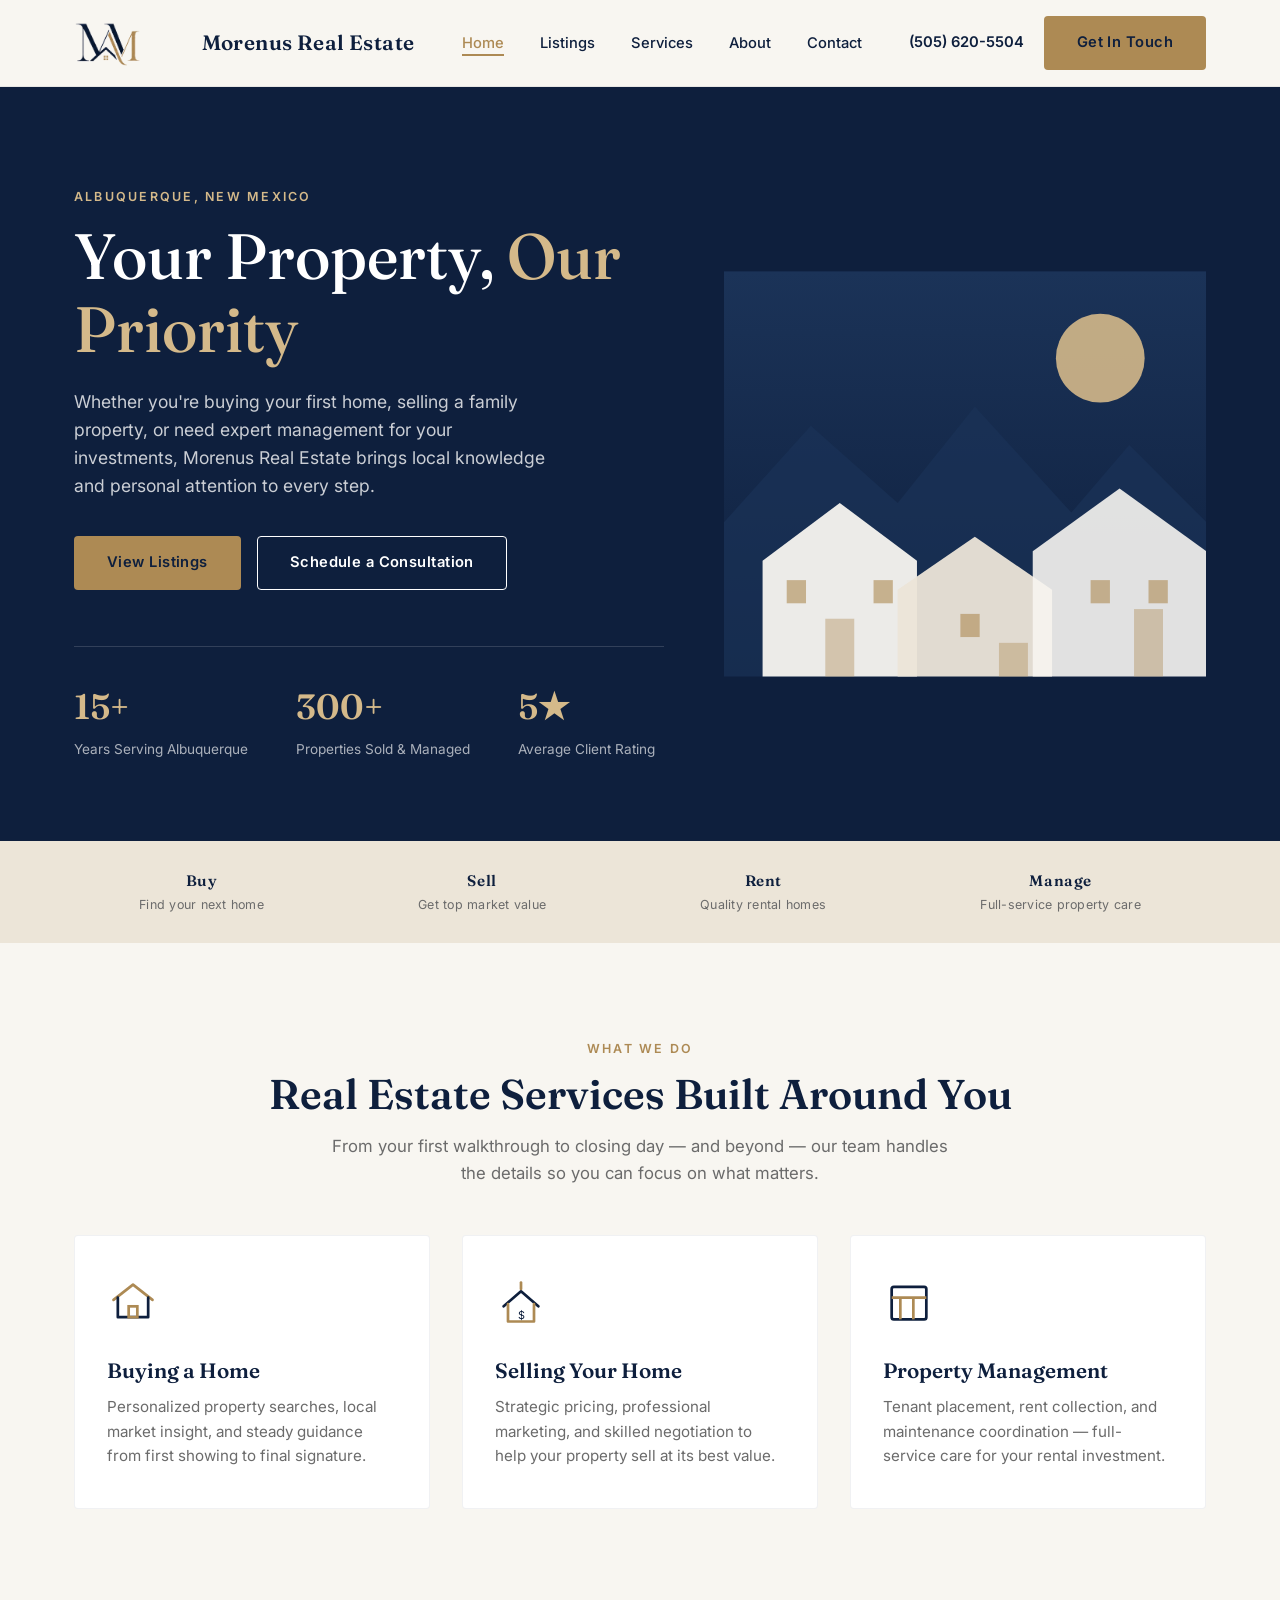
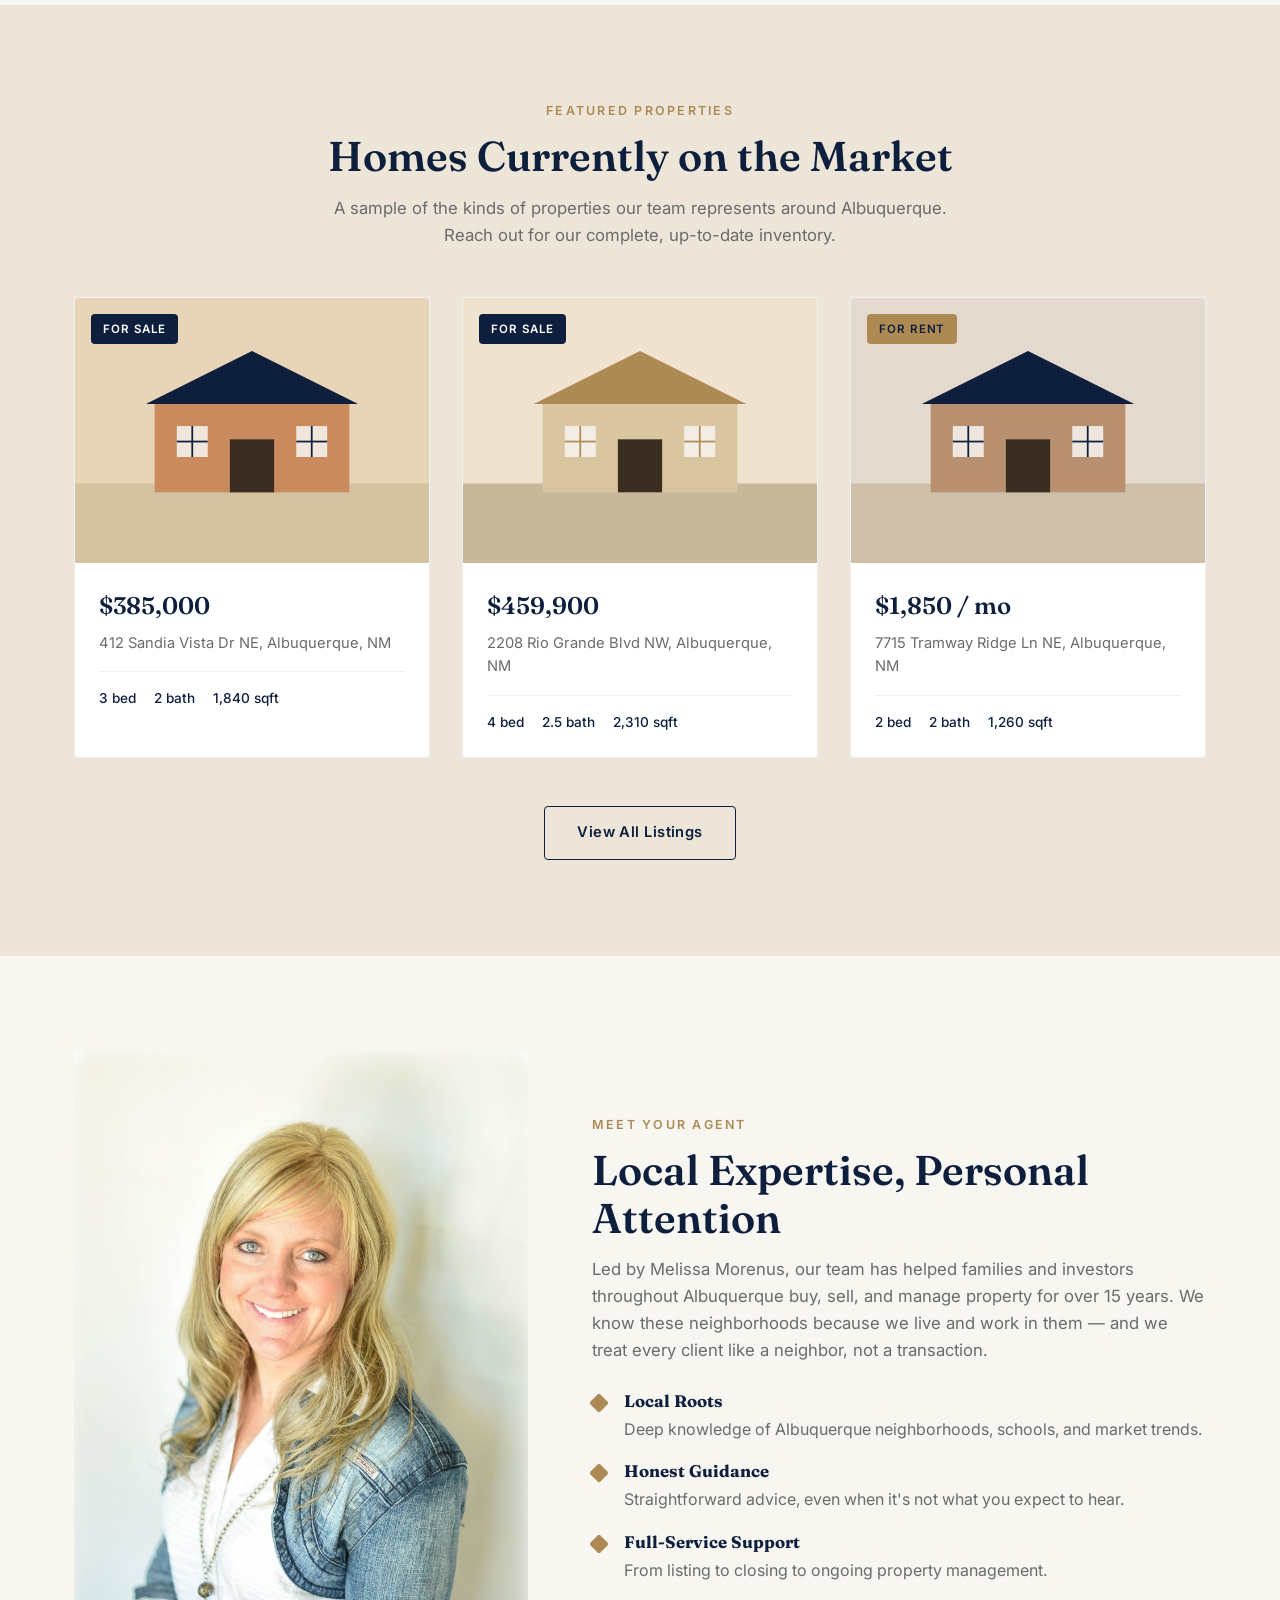
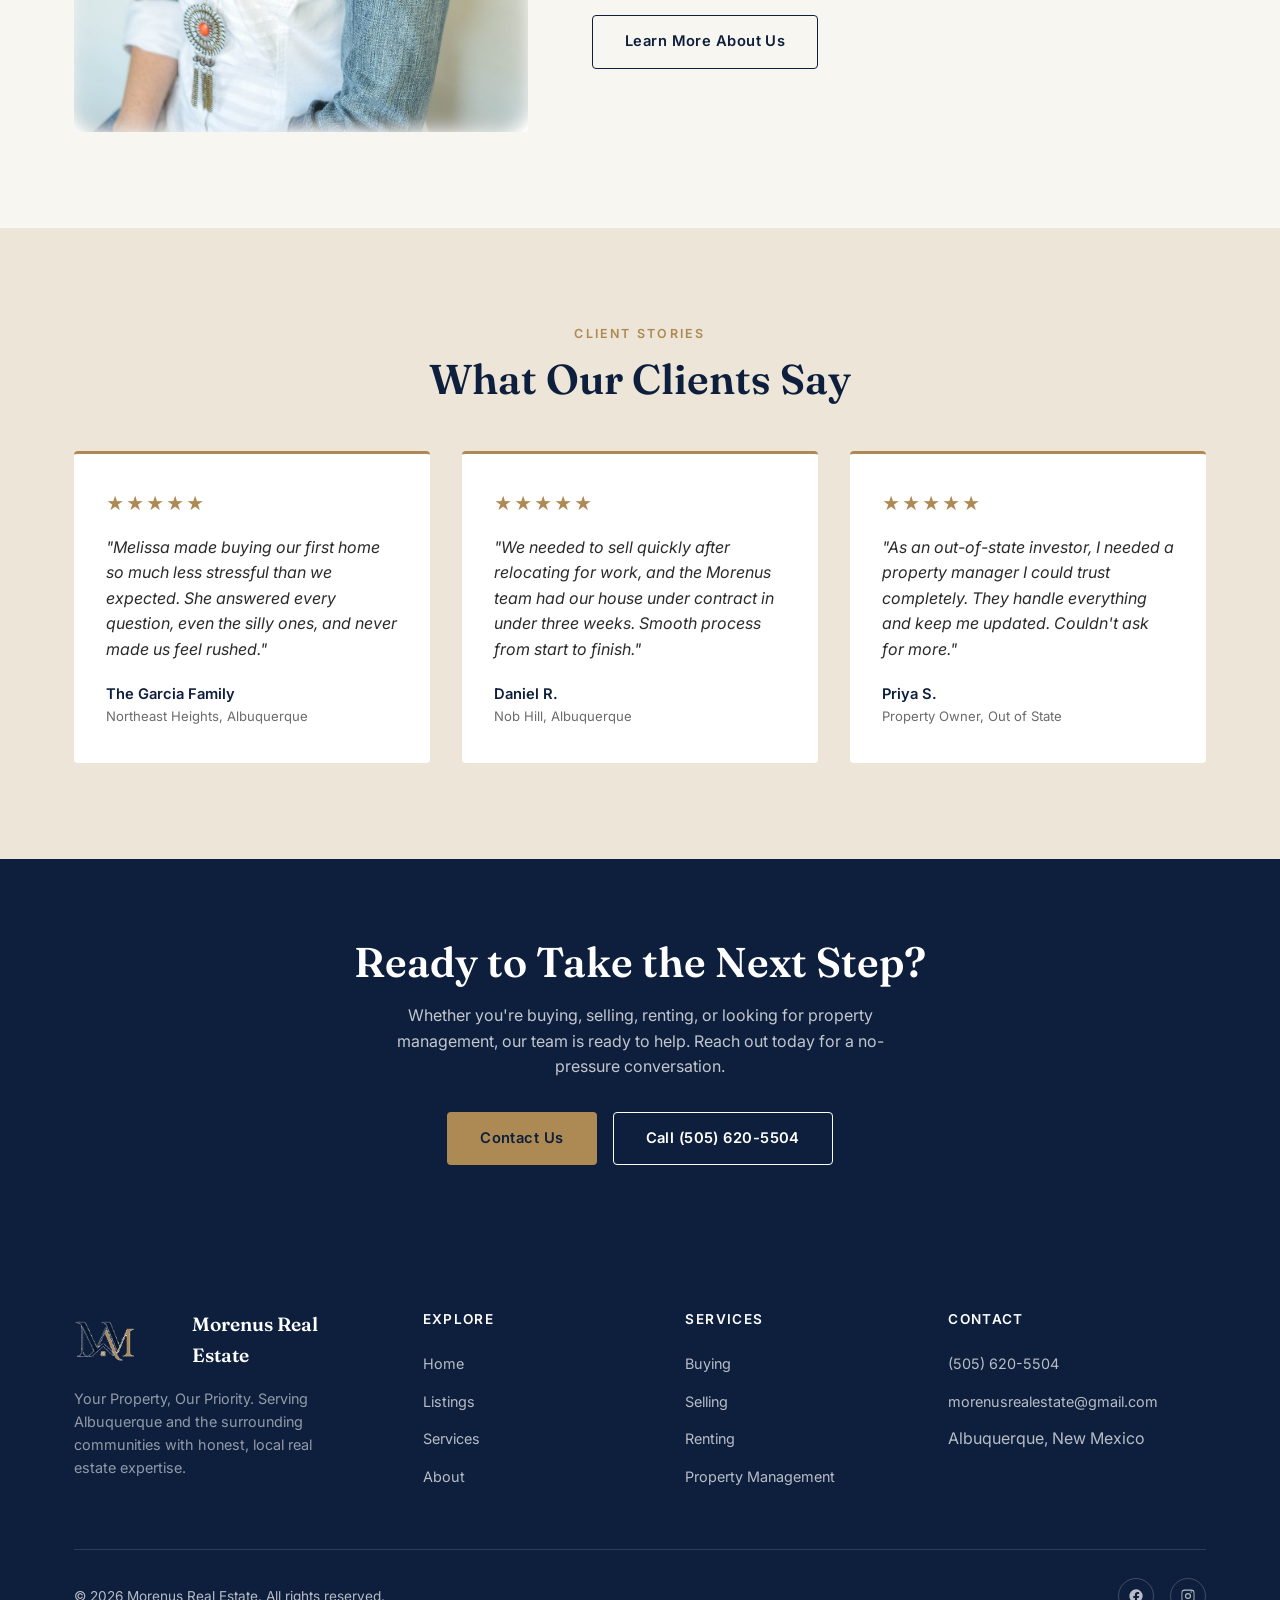
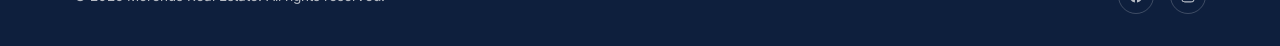
==== index.html @ 71c1fbd6 "Add files via upload" ====
<!DOCTYPE html>
<html lang="en">
<head>
  <meta charset="UTF-8" />
  <meta name="viewport" content="width=device-width, initial-scale=1.0" />
  <title>Morenus Real Estate | Albuquerque, NM</title>
  <meta name="description" content="Morenus Real Estate helps you buy, sell, and manage property in Albuquerque, New Mexico. Your property, our priority." />
  <link rel="preconnect" href="https://fonts.googleapis.com">
  <link rel="preconnect" href="https://fonts.gstatic.com" crossorigin>
  <link href="https://fonts.googleapis.com/css2?family=Fraunces:wght@400;500;600;700&family=Inter:wght@400;500;600;700&display=swap" rel="stylesheet">
  <link rel="stylesheet" href="css/styles.css" />
</head>
<body>

  <!-- Header -->
  <header class="site-header">
    <nav class="nav container">
      <a href="index.html" class="nav-logo">
        <img src="images/logo.png" alt="Morenus Real Estate logo" />
        <span class="nav-logo-text">Morenus Real Estate</span>
      </a>
      <ul class="nav-links">
        <li><a href="index.html" class="active">Home</a></li>
        <li><a href="listings.html">Listings</a></li>
        <li><a href="services.html">Services</a></li>
        <li><a href="about.html">About</a></li>
        <li><a href="contact.html">Contact</a></li>
      </ul>
      <div class="nav-cta">
        <a href="tel:+15056205504" class="nav-phone">(505) 620-5504</a>
        <a href="contact.html" class="btn btn-primary">Get In Touch</a>
        <button class="nav-toggle" aria-label="Toggle menu">
          <span></span><span></span><span></span>
        </button>
      </div>
    </nav>
  </header>

  <!-- Hero -->
  <section class="hero">
    <div class="container hero-content">
      <div class="hero-text">
        <span class="eyebrow">Albuquerque, New Mexico</span>
        <h1>Your Property, <span>Our Priority</span></h1>
        <p>Whether you're buying your first home, selling a family property, or need expert management for your investments, Morenus Real Estate brings local knowledge and personal attention to every step.</p>
        <div class="hero-buttons">
          <a href="listings.html" class="btn btn-primary">View Listings</a>
          <a href="contact.html" class="btn btn-outline">Schedule a Consultation</a>
        </div>
        <div class="hero-stats">
          <div>
            <div class="hero-stat-num">15+</div>
            <div class="hero-stat-label">Years Serving Albuquerque</div>
          </div>
          <div>
            <div class="hero-stat-num">300+</div>
            <div class="hero-stat-label">Properties Sold &amp; Managed</div>
          </div>
          <div>
            <div class="hero-stat-num">5★</div>
            <div class="hero-stat-label">Average Client Rating</div>
          </div>
        </div>
      </div>
      <div class="hero-graphic">
        <svg class="roofline-svg" viewBox="0 0 500 420" xmlns="http://www.w3.org/2000/svg" role="img" aria-label="Stylized illustration of Albuquerque rooftops against the Sandia Mountains">
          <!-- sky gradient -->
          <defs>
            <linearGradient id="skyGrad" x1="0" y1="0" x2="0" y2="1">
              <stop offset="0%" stop-color="#1B3358"/>
              <stop offset="100%" stop-color="#0E1F3D"/>
            </linearGradient>
          </defs>
          <rect width="500" height="420" fill="url(#skyGrad)" />
          <!-- sun -->
          <circle cx="390" cy="90" r="46" fill="#D4B98A" opacity="0.9"/>
          <!-- mountains -->
          <polygon points="0,260 90,160 180,240 260,140 360,250 420,180 500,260 500,420 0,420" fill="#1B3358" opacity="0.7"/>
          <!-- rooflines -->
          <polygon points="40,420 40,300 120,240 200,300 200,420" fill="#F8F6F1" opacity="0.95"/>
          <polygon points="180,420 180,330 260,275 340,330 340,420" fill="#ECE5D8" opacity="0.95"/>
          <polygon points="320,420 320,290 410,225 500,290 500,420" fill="#F8F6F1" opacity="0.9"/>
          <!-- windows -->
          <rect x="65" y="320" width="20" height="24" fill="#AD8A54" opacity="0.6"/>
          <rect x="155" y="320" width="20" height="24" fill="#AD8A54" opacity="0.6"/>
          <rect x="245" y="355" width="20" height="24" fill="#AD8A54" opacity="0.6"/>
          <rect x="380" y="320" width="20" height="24" fill="#AD8A54" opacity="0.6"/>
          <rect x="440" y="320" width="20" height="24" fill="#AD8A54" opacity="0.6"/>
          <!-- door accents -->
          <rect x="105" y="360" width="30" height="60" fill="#AD8A54" opacity="0.4"/>
          <rect x="285" y="385" width="30" height="35" fill="#AD8A54" opacity="0.4"/>
          <rect x="425" y="350" width="30" height="70" fill="#AD8A54" opacity="0.4"/>
        </svg>
      </div>
    </div>
  </section>

  <!-- Trust bar -->
  <div class="trust-bar">
    <div class="container">
      <div class="trust-item">Buy<span>Find your next home</span></div>
      <div class="trust-item">Sell<span>Get top market value</span></div>
      <div class="trust-item">Rent<span>Quality rental homes</span></div>
      <div class="trust-item">Manage<span>Full-service property care</span></div>
    </div>
  </div>

  <!-- Services preview -->
  <section>
    <div class="container">
      <div class="section-head center">
        <span class="eyebrow">What We Do</span>
        <h2>Real Estate Services Built Around You</h2>
        <p class="section-intro">From your first walkthrough to closing day — and beyond — our team handles the details so you can focus on what matters.</p>
      </div>
      <div class="services-grid">
        <div class="service-card">
          <svg class="service-icon" viewBox="0 0 48 48" fill="none" xmlns="http://www.w3.org/2000/svg">
            <path d="M6 22L24 8l18 14" stroke="#AD8A54" stroke-width="2.5" stroke-linecap="round" stroke-linejoin="round"/>
            <path d="M10 20v18h28V20" stroke="#0E1F3D" stroke-width="2.5" stroke-linecap="round" stroke-linejoin="round"/>
            <rect x="20" y="28" width="8" height="10" stroke="#AD8A54" stroke-width="2.5"/>
          </svg>
          <h3>Buying a Home</h3>
          <p>Personalized property searches, local market insight, and steady guidance from first showing to final signature.</p>
        </div>
        <div class="service-card">
          <svg class="service-icon" viewBox="0 0 48 48" fill="none" xmlns="http://www.w3.org/2000/svg">
            <path d="M8 28L24 14l16 14" stroke="#0E1F3D" stroke-width="2.5" stroke-linecap="round" stroke-linejoin="round"/>
            <path d="M12 26v16h24V26" stroke="#AD8A54" stroke-width="2.5" stroke-linecap="round" stroke-linejoin="round"/>
            <path d="M24 6v6" stroke="#AD8A54" stroke-width="2.5" stroke-linecap="round"/>
            <text x="24" y="40" font-size="10" fill="#0E1F3D" text-anchor="middle" font-family="Inter">$</text>
          </svg>
          <h3>Selling Your Home</h3>
          <p>Strategic pricing, professional marketing, and skilled negotiation to help your property sell at its best value.</p>
        </div>
        <div class="service-card">
          <svg class="service-icon" viewBox="0 0 48 48" fill="none" xmlns="http://www.w3.org/2000/svg">
            <rect x="8" y="10" width="32" height="30" rx="2" stroke="#0E1F3D" stroke-width="2.5"/>
            <line x1="8" y1="20" x2="40" y2="20" stroke="#AD8A54" stroke-width="2.5"/>
            <line x1="16" y1="20" x2="16" y2="40" stroke="#AD8A54" stroke-width="2.5"/>
            <line x1="28" y1="20" x2="28" y2="40" stroke="#AD8A54" stroke-width="2.5"/>
          </svg>
          <h3>Property Management</h3>
          <p>Tenant placement, rent collection, and maintenance coordination — full-service care for your rental investment.</p>
        </div>
      </div>
    </div>
  </section>

  <!-- Featured listings -->
  <section class="section-alt">
    <div class="container">
      <div class="section-head center">
        <span class="eyebrow">Featured Properties</span>
        <h2>Homes Currently on the Market</h2>
        <p class="section-intro">A sample of the kinds of properties our team represents around Albuquerque. Reach out for our complete, up-to-date inventory.</p>
      </div>
      <div class="listings-grid">
        <div class="listing-card">
          <div class="listing-image">
            <span class="listing-tag">For Sale</span>
            <img src="images/listings/property1.svg" alt="Three bedroom southwestern style home" />
          </div>
          <div class="listing-body">
            <div class="listing-price">$385,000</div>
            <div class="listing-address">412 Sandia Vista Dr NE, Albuquerque, NM</div>
            <div class="listing-specs">
              <span>3 bed</span>
              <span>2 bath</span>
              <span>1,840 sqft</span>
            </div>
          </div>
        </div>
        <div class="listing-card">
          <div class="listing-image">
            <span class="listing-tag">For Sale</span>
            <img src="images/listings/property2.svg" alt="Four bedroom family home with adobe accents" />
          </div>
          <div class="listing-body">
            <div class="listing-price">$459,900</div>
            <div class="listing-address">2208 Rio Grande Blvd NW, Albuquerque, NM</div>
            <div class="listing-specs">
              <span>4 bed</span>
              <span>2.5 bath</span>
              <span>2,310 sqft</span>
            </div>
          </div>
        </div>
        <div class="listing-card">
          <div class="listing-image">
            <span class="listing-tag tag-sold">For Rent</span>
            <img src="images/listings/property3.svg" alt="Two bedroom rental home" />
          </div>
          <div class="listing-body">
            <div class="listing-price">$1,850 / mo</div>
            <div class="listing-address">7715 Tramway Ridge Ln NE, Albuquerque, NM</div>
            <div class="listing-specs">
              <span>2 bed</span>
              <span>2 bath</span>
              <span>1,260 sqft</span>
            </div>
          </div>
        </div>
      </div>
      <div style="text-align:center; margin-top: 48px;">
        <a href="listings.html" class="btn btn-outline-dark">View All Listings</a>
      </div>
    </div>
  </section>

  <!-- About preview -->
  <section>
    <div class="container about-split">
      <div class="about-img">
        <img src="images/melissa.jpg" alt="Melissa Morenus, lead agent at Morenus Real Estate" />
      </div>
      <div>
        <span class="eyebrow">Meet Your Agent</span>
        <h2>Local Expertise, Personal Attention</h2>
        <p class="section-intro">
          Led by Melissa Morenus, our team has helped families and investors throughout Albuquerque buy, sell, and manage property for over 15 years. We know these neighborhoods because we live and work in them — and we treat every client like a neighbor, not a transaction.
        </p>
        <ul class="value-list">
          <li><strong>Local Roots</strong>Deep knowledge of Albuquerque neighborhoods, schools, and market trends.</li>
          <li><strong>Honest Guidance</strong>Straightforward advice, even when it's not what you expect to hear.</li>
          <li><strong>Full-Service Support</strong>From listing to closing to ongoing property management.</li>
        </ul>
        <div style="margin-top: 32px;">
          <a href="about.html" class="btn btn-outline-dark">Learn More About Us</a>
        </div>
      </div>
    </div>
  </section>

  <!-- Testimonials preview -->
  <section class="section-alt">
    <div class="container">
      <div class="section-head center">
        <span class="eyebrow">Client Stories</span>
        <h2>What Our Clients Say</h2>
      </div>
      <div class="testimonials-grid">
        <div class="testimonial-card">
          <div class="testimonial-stars">★★★★★</div>
          <p class="testimonial-quote">"Melissa made buying our first home so much less stressful than we expected. She answered every question, even the silly ones, and never made us feel rushed."</p>
          <div class="testimonial-author">The Garcia Family</div>
          <div class="testimonial-location">Northeast Heights, Albuquerque</div>
        </div>
        <div class="testimonial-card">
          <div class="testimonial-stars">★★★★★</div>
          <p class="testimonial-quote">"We needed to sell quickly after relocating for work, and the Morenus team had our house under contract in under three weeks. Smooth process from start to finish."</p>
          <div class="testimonial-author">Daniel R.</div>
          <div class="testimonial-location">Nob Hill, Albuquerque</div>
        </div>
        <div class="testimonial-card">
          <div class="testimonial-stars">★★★★★</div>
          <p class="testimonial-quote">"As an out-of-state investor, I needed a property manager I could trust completely. They handle everything and keep me updated. Couldn't ask for more."</p>
          <div class="testimonial-author">Priya S.</div>
          <div class="testimonial-location">Property Owner, Out of State</div>
        </div>
      </div>
    </div>
  </section>

  <!-- CTA -->
  <section class="cta-band">
    <div class="container">
      <h2>Ready to Take the Next Step?</h2>
      <p>Whether you're buying, selling, renting, or looking for property management, our team is ready to help. Reach out today for a no-pressure conversation.</p>
      <div class="cta-buttons">
        <a href="contact.html" class="btn btn-primary">Contact Us</a>
        <a href="tel:+15056205504" class="btn btn-outline">Call (505) 620-5504</a>
      </div>
    </div>
  </section>

  <!-- Footer -->
  <footer class="site-footer">
    <div class="container">
      <div class="footer-grid">
        <div>
          <div class="footer-logo">
            <img src="images/logo.png" alt="Morenus Real Estate logo" />
            <span class="footer-logo-text">Morenus Real Estate</span>
          </div>
          <p class="footer-tagline">Your Property, Our Priority. Serving Albuquerque and the surrounding communities with honest, local real estate expertise.</p>
        </div>
        <div>
          <div class="footer-heading">Explore</div>
          <ul class="footer-links">
            <li><a href="index.html">Home</a></li>
            <li><a href="listings.html">Listings</a></li>
            <li><a href="services.html">Services</a></li>
            <li><a href="about.html">About</a></li>
          </ul>
        </div>
        <div>
          <div class="footer-heading">Services</div>
          <ul class="footer-links">
            <li><a href="services.html#buying">Buying</a></li>
            <li><a href="services.html#selling">Selling</a></li>
            <li><a href="services.html#renting">Renting</a></li>
            <li><a href="services.html#management">Property Management</a></li>
          </ul>
        </div>
        <div>
          <div class="footer-heading">Contact</div>
          <ul class="footer-links">
            <li><a href="tel:+15056205504">(505) 620-5504</a></li>
            <li><a href="mailto:morenusrealestate@gmail.com">morenusrealestate@gmail.com</a></li>
            <li>Albuquerque, New Mexico</li>
          </ul>
        </div>
      </div>
      <div class="footer-bottom">
        <div>&copy; 2026 Morenus Real Estate. All rights reserved.</div>
        <div class="footer-social">
          <a href="#" aria-label="Facebook"><svg viewBox="0 0 24 24"><path d="M22 12a10 10 0 1 0-11.6 9.9v-7H7.9V12h2.5V9.8c0-2.5 1.5-3.9 3.8-3.9 1.1 0 2.2.2 2.5.3v2.7h-1.4c-1.4 0-1.8.8-1.8 1.7V12h3.1l-.5 2.9h-2.6v7A10 10 0 0 0 22 12Z"/></svg></a>
          <a href="#" aria-label="Instagram"><svg viewBox="0 0 24 24"><path d="M12 2.2c3.2 0 3.6 0 4.85.07 1.17.05 2.62.27 3.6 1.25.98.98 1.2 2.43 1.25 3.6.06 1.25.07 1.65.07 4.85s0 3.6-.07 4.85c-.05 1.17-.27 2.62-1.25 3.6-.98.98-2.43 1.2-3.6 1.25-1.25.06-1.65.07-4.85.07s-3.6 0-4.85-.07c-1.17-.05-2.62-.27-3.6-1.25-.98-.98-1.2-2.43-1.25-3.6C2.2 15.6 2.2 15.2 2.2 12s0-3.6.07-4.85c.05-1.17.27-2.62 1.25-3.6.98-.98 2.43-1.2 3.6-1.25C8.4 2.2 8.8 2.2 12 2.2Zm0 1.8c-3.15 0-3.52 0-4.76.07-.97.04-1.99.23-2.7.94-.71.71-.9 1.73-.94 2.7C3.5 8.95 3.5 9.32 3.5 12s0 3.05.06 4.29c.04.97.23 1.99.94 2.7.71.71 1.73.9 2.7.94 1.24.06 1.61.06 4.76.06s3.52 0 4.76-.06c.97-.04 1.99-.23 2.7-.94.71-.71.9-1.73.94-2.7.06-1.24.06-1.61.06-4.29s0-3.05-.06-4.29c-.04-.97-.23-1.99-.94-2.7-.71-.71-1.73-.9-2.7-.94C15.52 4 15.15 4 12 4Zm0 3.4a4.6 4.6 0 1 1 0 9.2 4.6 4.6 0 0 1 0-9.2Zm0 1.8a2.8 2.8 0 1 0 0 5.6 2.8 2.8 0 0 0 0-5.6Zm5.85-3.25a1.1 1.1 0 1 1-2.2 0 1.1 1.1 0 0 1 2.2 0Z"/></svg></a>
        </div>
      </div>
    </div>
  </footer>

  <script src="js/main.js"></script>
</body>
</html>
---- css/styles.css ----
/* ============================================
   Morenus Real Estate — Design Tokens
   ============================================ */
:root {
  --navy: #0E1F3D;
  --navy-light: #1B3358;
  --gold: #AD8A54;
  --gold-light: #D4B98A;
  --cream: #F8F6F1;
  --sand: #ECE5D8;
  --charcoal: #2B2B2B;
  --grey-text: #6B6B6B;
  --white: #FFFFFF;

  --font-display: 'Fraunces', Georgia, serif;
  --font-body: 'Inter', -apple-system, BlinkMacSystemFont, sans-serif;

  --max-width: 1180px;
  --radius: 4px;
  --transition: 0.25s ease;
}

* {
  margin: 0;
  padding: 0;
  box-sizing: border-box;
}

html {
  scroll-behavior: smooth;
}

body {
  font-family: var(--font-body);
  color: var(--charcoal);
  background: var(--cream);
  line-height: 1.6;
  font-size: 16px;
}

img {
  max-width: 100%;
  display: block;
}

a {
  text-decoration: none;
  color: inherit;
}

.container {
  max-width: var(--max-width);
  margin: 0 auto;
  padding: 0 24px;
}

/* ============================================
   Typography
   ============================================ */
h1, h2, h3, h4 {
  font-family: var(--font-display);
  font-weight: 600;
  color: var(--navy);
  line-height: 1.15;
}

h1 { font-size: clamp(2.5rem, 5vw, 4rem); font-weight: 500; }
h2 { font-size: clamp(1.9rem, 3.5vw, 2.6rem); }
h3 { font-size: 1.3rem; }

.eyebrow {
  font-family: var(--font-body);
  font-size: 0.78rem;
  font-weight: 600;
  letter-spacing: 0.18em;
  text-transform: uppercase;
  color: var(--gold);
  display: block;
  margin-bottom: 12px;
}

.section-intro {
  max-width: 640px;
  color: var(--grey-text);
  font-size: 1.05rem;
  margin-top: 14px;
}

.section-head {
  margin-bottom: 48px;
}

.section-head.center {
  text-align: center;
  margin-left: auto;
  margin-right: auto;
}

.section-head.center .section-intro {
  margin-left: auto;
  margin-right: auto;
}

/* ============================================
   Buttons
   ============================================ */
.btn {
  display: inline-block;
  font-family: var(--font-body);
  font-weight: 600;
  font-size: 0.92rem;
  letter-spacing: 0.03em;
  padding: 14px 32px;
  border-radius: var(--radius);
  border: 1px solid transparent;
  cursor: pointer;
  transition: var(--transition);
}

.btn-primary {
  background: var(--gold);
  color: var(--navy);
}

.btn-primary:hover {
  background: var(--gold-light);
}

.btn-outline {
  background: transparent;
  border: 1px solid var(--white);
  color: var(--white);
}

.btn-outline:hover {
  background: rgba(255,255,255,0.12);
}

.btn-outline-dark {
  background: transparent;
  border: 1px solid var(--navy);
  color: var(--navy);
}

.btn-outline-dark:hover {
  background: var(--navy);
  color: var(--white);
}

/* ============================================
   Header / Nav
   ============================================ */
.site-header {
  position: sticky;
  top: 0;
  z-index: 100;
  background: var(--cream);
  border-bottom: 1px solid rgba(14,31,61,0.08);
}

.nav {
  display: flex;
  align-items: center;
  justify-content: space-between;
  padding: 16px 24px;
}

.nav-logo {
  display: flex;
  align-items: center;
  gap: 12px;
}

.nav-logo img {
  height: 48px;
  width: auto;
}

.nav-logo-text {
  font-family: var(--font-display);
  font-size: 1.3rem;
  color: var(--navy);
  font-weight: 600;
  letter-spacing: 0.02em;
  white-space: nowrap;
}

.nav-links {
  display: flex;
  align-items: center;
  gap: 36px;
  list-style: none;
}

.nav-links a {
  font-size: 0.92rem;
  font-weight: 500;
  color: var(--navy);
  position: relative;
  padding-bottom: 4px;
  transition: var(--transition);
}

.nav-links a::after {
  content: '';
  position: absolute;
  left: 0;
  bottom: 0;
  width: 0;
  height: 2px;
  background: var(--gold);
  transition: var(--transition);
}

.nav-links a:hover::after,
.nav-links a.active::after {
  width: 100%;
}

.nav-links a.active {
  color: var(--gold);
}

.nav-cta {
  display: flex;
  align-items: center;
  gap: 20px;
}

.nav-phone {
  font-weight: 600;
  font-size: 0.92rem;
  color: var(--navy);
  white-space: nowrap;
}

.nav-toggle {
  display: none;
  background: none;
  border: none;
  cursor: pointer;
  flex-direction: column;
  gap: 5px;
  padding: 8px;
}

.nav-toggle span {
  display: block;
  width: 24px;
  height: 2px;
  background: var(--navy);
}

/* ============================================
   Hero
   ============================================ */
.hero {
  position: relative;
  background: var(--navy);
  color: var(--white);
  overflow: hidden;
  padding: 100px 0 0;
}

.hero-content {
  display: grid;
  grid-template-columns: 1.1fr 0.9fr;
  gap: 60px;
  align-items: center;
  padding-bottom: 80px;
}

.hero-text .eyebrow {
  color: var(--gold-light);
}

.hero h1 {
  color: var(--white);
  margin-bottom: 22px;
}

.hero h1 span {
  color: var(--gold-light);
}

.hero p {
  font-size: 1.1rem;
  color: rgba(255,255,255,0.78);
  max-width: 480px;
  margin-bottom: 36px;
}

.hero-buttons {
  display: flex;
  gap: 16px;
  flex-wrap: wrap;
}

.hero-stats {
  display: flex;
  gap: 48px;
  margin-top: 56px;
  padding-top: 32px;
  border-top: 1px solid rgba(255,255,255,0.15);
}

.hero-stat-num {
  font-family: var(--font-display);
  font-size: 2.2rem;
  color: var(--gold-light);
  font-weight: 600;
}

.hero-stat-label {
  font-size: 0.85rem;
  color: rgba(255,255,255,0.65);
  margin-top: 4px;
}

/* Roofline graphic */
.hero-graphic {
  position: relative;
  height: 420px;
}

.roofline-svg {
  width: 100%;
  height: 100%;
}

/* Mountain divider — signature element */
.roofline-divider {
  width: 100%;
  display: block;
  height: 60px;
}

/* ============================================
   Trust Bar
   ============================================ */
.trust-bar {
  background: var(--sand);
  padding: 28px 0;
}

.trust-bar .container {
  display: flex;
  justify-content: space-around;
  align-items: center;
  flex-wrap: wrap;
  gap: 24px;
  text-align: center;
}

.trust-item {
  font-family: var(--font-display);
  font-size: 0.95rem;
  color: var(--navy);
  font-weight: 600;
  letter-spacing: 0.04em;
}

.trust-item span {
  display: block;
  font-family: var(--font-body);
  font-size: 0.78rem;
  font-weight: 400;
  color: var(--grey-text);
  letter-spacing: 0.02em;
  margin-top: 2px;
}

/* ============================================
   Generic Sections
   ============================================ */
section {
  padding: 96px 0;
}

.section-alt {
  background: var(--sand);
}

.section-navy {
  background: var(--navy);
  color: var(--white);
}

.section-navy h2,
.section-navy h3 {
  color: var(--white);
}

/* ============================================
   Services Grid
   ============================================ */
.services-grid {
  display: grid;
  grid-template-columns: repeat(3, 1fr);
  gap: 32px;
}

.service-card {
  background: var(--white);
  padding: 40px 32px;
  border-radius: var(--radius);
  border: 1px solid rgba(14,31,61,0.06);
  transition: var(--transition);
}

.service-card:hover {
  transform: translateY(-4px);
  box-shadow: 0 16px 40px rgba(14,31,61,0.08);
}

.service-icon {
  width: 52px;
  height: 52px;
  margin-bottom: 24px;
}

.service-card h3 {
  margin-bottom: 12px;
}

.service-card p {
  color: var(--grey-text);
  font-size: 0.95rem;
}

.service-detail {
  margin-top: 16px;
  padding-top: 16px;
  border-top: 1px solid rgba(14,31,61,0.08);
  font-size: 0.88rem;
  color: var(--grey-text);
}

.service-detail strong {
  color: var(--navy);
}

/* ============================================
   Listings
   ============================================ */
.listings-grid {
  display: grid;
  grid-template-columns: repeat(3, 1fr);
  gap: 32px;
}

.listing-card {
  background: var(--white);
  border-radius: var(--radius);
  overflow: hidden;
  border: 1px solid rgba(14,31,61,0.06);
  transition: var(--transition);
}

.listing-card:hover {
  box-shadow: 0 16px 40px rgba(14,31,61,0.1);
  transform: translateY(-4px);
}

.listing-image {
  position: relative;
  aspect-ratio: 4/3;
  overflow: hidden;
}

.listing-image img {
  width: 100%;
  height: 100%;
  object-fit: cover;
}

.listing-tag {
  position: absolute;
  top: 16px;
  left: 16px;
  background: var(--navy);
  color: var(--white);
  font-size: 0.72rem;
  font-weight: 600;
  letter-spacing: 0.08em;
  text-transform: uppercase;
  padding: 6px 12px;
  border-radius: var(--radius);
}

.listing-tag.tag-sold {
  background: var(--gold);
  color: var(--navy);
}

.listing-body {
  padding: 24px;
}

.listing-price {
  font-family: var(--font-display);
  font-size: 1.5rem;
  color: var(--navy);
  font-weight: 600;
  margin-bottom: 6px;
}

.listing-address {
  font-size: 0.92rem;
  color: var(--grey-text);
  margin-bottom: 16px;
}

.listing-specs {
  display: flex;
  gap: 18px;
  font-size: 0.85rem;
  color: var(--navy);
  font-weight: 500;
  padding-top: 16px;
  border-top: 1px solid rgba(14,31,61,0.06);
}

.listing-specs span {
  display: flex;
  align-items: center;
  gap: 6px;
}

.placeholder-note {
  text-align: center;
  margin-top: 40px;
  padding: 20px;
  background: var(--sand);
  border-radius: var(--radius);
  font-size: 0.9rem;
  color: var(--grey-text);
}

/* ============================================
   Team / About
   ============================================ */
.team-grid {
  display: grid;
  grid-template-columns: repeat(3, 1fr);
  gap: 32px;
}

.team-card {
  text-align: center;
}

.team-photo {
  aspect-ratio: 4/5;
  border-radius: var(--radius);
  overflow: hidden;
  margin-bottom: 20px;
  background: var(--sand);
}

.team-photo img {
  width: 100%;
  height: 100%;
  object-fit: cover;
}

.team-card h3 {
  margin-bottom: 4px;
}

.team-role {
  font-size: 0.85rem;
  color: var(--gold);
  font-weight: 600;
  letter-spacing: 0.06em;
  text-transform: uppercase;
  margin-bottom: 12px;
}

.team-bio {
  font-size: 0.92rem;
  color: var(--grey-text);
}

/* About page split layout */
.about-split {
  display: grid;
  grid-template-columns: 0.85fr 1.15fr;
  gap: 64px;
  align-items: center;
}

.about-split img {
  border-radius: var(--radius);
  width: 100%;
}

.about-split-reverse {
  grid-template-columns: 1.15fr 0.85fr;
}

.about-split-reverse .about-img {
  order: 2;
}

.value-list {
  list-style: none;
  margin-top: 24px;
}

.value-list li {
  padding-left: 32px;
  position: relative;
  margin-bottom: 16px;
  color: var(--grey-text);
}

.value-list li::before {
  content: '';
  position: absolute;
  left: 0;
  top: 8px;
  width: 14px;
  height: 14px;
  background: var(--gold);
  border-radius: 2px;
  transform: rotate(45deg);
}

.value-list strong {
  color: var(--navy);
  display: block;
  font-family: var(--font-display);
  font-size: 1.05rem;
  margin-bottom: 2px;
}

/* ============================================
   Testimonials
   ============================================ */
.testimonials-grid {
  display: grid;
  grid-template-columns: repeat(3, 1fr);
  gap: 32px;
}

.testimonial-card {
  background: var(--white);
  padding: 36px 32px;
  border-radius: var(--radius);
  border-top: 3px solid var(--gold);
}

.testimonial-stars {
  color: var(--gold);
  font-size: 1.1rem;
  margin-bottom: 16px;
  letter-spacing: 2px;
}

.testimonial-quote {
  font-style: italic;
  color: var(--charcoal);
  margin-bottom: 20px;
}

.testimonial-author {
  font-weight: 600;
  color: var(--navy);
  font-size: 0.92rem;
}

.testimonial-location {
  font-size: 0.82rem;
  color: var(--grey-text);
}

/* ============================================
   CTA Band
   ============================================ */
.cta-band {
  background: var(--navy);
  color: var(--white);
  text-align: center;
  padding: 80px 0;
}

.cta-band h2 {
  color: var(--white);
  margin-bottom: 16px;
}

.cta-band p {
  color: rgba(255,255,255,0.75);
  margin-bottom: 32px;
  max-width: 540px;
  margin-left: auto;
  margin-right: auto;
}

.cta-buttons {
  display: flex;
  gap: 16px;
  justify-content: center;
  flex-wrap: wrap;
}

/* ============================================
   Contact Page
   ============================================ */
.contact-grid {
  display: grid;
  grid-template-columns: 1fr 1fr;
  gap: 64px;
}

.contact-info-item {
  display: flex;
  gap: 16px;
  margin-bottom: 28px;
}

.contact-icon {
  width: 44px;
  height: 44px;
  background: var(--sand);
  border-radius: var(--radius);
  display: flex;
  align-items: center;
  justify-content: center;
  flex-shrink: 0;
}

.contact-icon svg {
  width: 22px;
  height: 22px;
}

.contact-info-item h4 {
  font-size: 1rem;
  margin-bottom: 4px;
}

.contact-info-item p,
.contact-info-item a {
  color: var(--grey-text);
  font-size: 0.95rem;
}

.contact-info-item a:hover {
  color: var(--gold);
}

.map-wrap {
  margin-top: 32px;
  border-radius: var(--radius);
  overflow: hidden;
  border: 1px solid rgba(14,31,61,0.08);
}

.map-wrap iframe {
  width: 100%;
  height: 280px;
  border: 0;
  display: block;
}

/* Form */
.contact-form {
  background: var(--white);
  padding: 40px;
  border-radius: var(--radius);
  border: 1px solid rgba(14,31,61,0.06);
}

.form-group {
  margin-bottom: 20px;
}

.form-row {
  display: grid;
  grid-template-columns: 1fr 1fr;
  gap: 20px;
}

.form-group label {
  display: block;
  font-size: 0.85rem;
  font-weight: 600;
  color: var(--navy);
  margin-bottom: 8px;
}

.form-group input,
.form-group select,
.form-group textarea {
  width: 100%;
  padding: 12px 14px;
  border: 1px solid rgba(14,31,61,0.15);
  border-radius: var(--radius);
  font-family: var(--font-body);
  font-size: 0.95rem;
  background: var(--cream);
  color: var(--charcoal);
}

.form-group input:focus,
.form-group select:focus,
.form-group textarea:focus {
  outline: 2px solid var(--gold);
  outline-offset: 1px;
  border-color: var(--gold);
}

.form-group textarea {
  resize: vertical;
  min-height: 120px;
}

.form-note {
  font-size: 0.82rem;
  color: var(--grey-text);
  margin-top: 12px;
}

/* ============================================
   Footer
   ============================================ */
.site-footer {
  background: var(--navy);
  color: rgba(255,255,255,0.7);
  padding: 64px 0 32px;
}

.footer-grid {
  display: grid;
  grid-template-columns: 1.4fr 1fr 1fr 1.2fr;
  gap: 48px;
  margin-bottom: 48px;
}

.footer-logo {
  display: flex;
  align-items: center;
  gap: 12px;
  margin-bottom: 16px;
}

.footer-logo img {
  height: 44px;
}

.footer-logo-text {
  font-family: var(--font-display);
  font-size: 1.2rem;
  color: var(--white);
  font-weight: 600;
}

.footer-tagline {
  font-size: 0.9rem;
  color: rgba(255,255,255,0.55);
  max-width: 280px;
}

.footer-heading {
  color: var(--white);
  font-size: 0.85rem;
  font-weight: 600;
  letter-spacing: 0.1em;
  text-transform: uppercase;
  margin-bottom: 20px;
}

.footer-links {
  list-style: none;
}

.footer-links li {
  margin-bottom: 12px;
}

.footer-links a {
  font-size: 0.9rem;
  transition: var(--transition);
}

.footer-links a:hover {
  color: var(--gold-light);
}

.footer-bottom {
  border-top: 1px solid rgba(255,255,255,0.12);
  padding-top: 28px;
  display: flex;
  justify-content: space-between;
  align-items: center;
  flex-wrap: wrap;
  gap: 16px;
  font-size: 0.85rem;
}

.footer-social {
  display: flex;
  gap: 16px;
}

.footer-social a {
  width: 36px;
  height: 36px;
  border-radius: 50%;
  border: 1px solid rgba(255,255,255,0.2);
  display: flex;
  align-items: center;
  justify-content: center;
  transition: var(--transition);
}

.footer-social a:hover {
  background: var(--gold);
  border-color: var(--gold);
}

.footer-social svg {
  width: 16px;
  height: 16px;
  fill: currentColor;
}

/* ============================================
   Page Header (for non-home pages)
   ============================================ */
.page-header {
  background: var(--navy);
  color: var(--white);
  padding: 72px 0 56px;
  text-align: center;
}

.page-header h1 {
  color: var(--white);
  font-size: clamp(2.2rem, 4.5vw, 3.2rem);
}

.page-header .eyebrow {
  color: var(--gold-light);
}

.breadcrumb {
  font-size: 0.85rem;
  color: rgba(255,255,255,0.55);
  margin-top: 12px;
}

.breadcrumb a {
  color: rgba(255,255,255,0.8);
}

/* ============================================
   Filters (Listings page)
   ============================================ */
.filter-bar {
  display: flex;
  gap: 16px;
  flex-wrap: wrap;
  margin-bottom: 48px;
  padding: 20px;
  background: var(--white);
  border-radius: var(--radius);
  border: 1px solid rgba(14,31,61,0.06);
}

.filter-bar select,
.filter-bar input {
  padding: 10px 14px;
  border: 1px solid rgba(14,31,61,0.15);
  border-radius: var(--radius);
  font-family: var(--font-body);
  font-size: 0.9rem;
  background: var(--cream);
  flex: 1;
  min-width: 150px;
}

/* ============================================
   Responsive
   ============================================ */
@media (max-width: 980px) {
  .hero-content,
  .about-split,
  .about-split-reverse,
  .contact-grid {
    grid-template-columns: 1fr;
  }

  .about-split-reverse .about-img {
    order: 0;
  }

  .hero-graphic {
    height: 280px;
  }

  .services-grid,
  .listings-grid,
  .team-grid,
  .testimonials-grid {
    grid-template-columns: repeat(2, 1fr);
  }

  .footer-grid {
    grid-template-columns: 1fr 1fr;
  }
}

@media (max-width: 720px) {
  .nav-links,
  .nav-phone {
    display: none;
  }

  .nav-toggle {
    display: flex;
  }

  .nav-logo-text {
    display: none;
  }

  .nav-logo img {
    height: 40px;
  }

  .nav {
    padding: 12px 16px;
  }

  .nav-cta {
    gap: 10px;
  }

  .nav-cta .btn-primary {
    padding: 10px 16px;
    font-size: 0.82rem;
  }

  .nav.open .nav-links {
    display: flex;
    flex-direction: column;
    position: absolute;
    top: 100%;
    left: 0;
    right: 0;
    background: var(--cream);
    padding: 24px;
    gap: 20px;
    border-bottom: 1px solid rgba(14,31,61,0.08);
  }

  .nav.open .nav-cta {
    position: relative;
  }

  .hero-stats {
    flex-wrap: wrap;
    gap: 32px;
  }

  .services-grid,
  .listings-grid,
  .team-grid,
  .testimonials-grid,
  .footer-grid {
    grid-template-columns: 1fr;
  }

  .form-row {
    grid-template-columns: 1fr;
  }

  section {
    padding: 64px 0;
  }

  .footer-bottom {
    flex-direction: column;
    text-align: center;
  }
}

@media (prefers-reduced-motion: reduce) {
  * {
    transition: none !important;
    animation: none !important;
  }
}
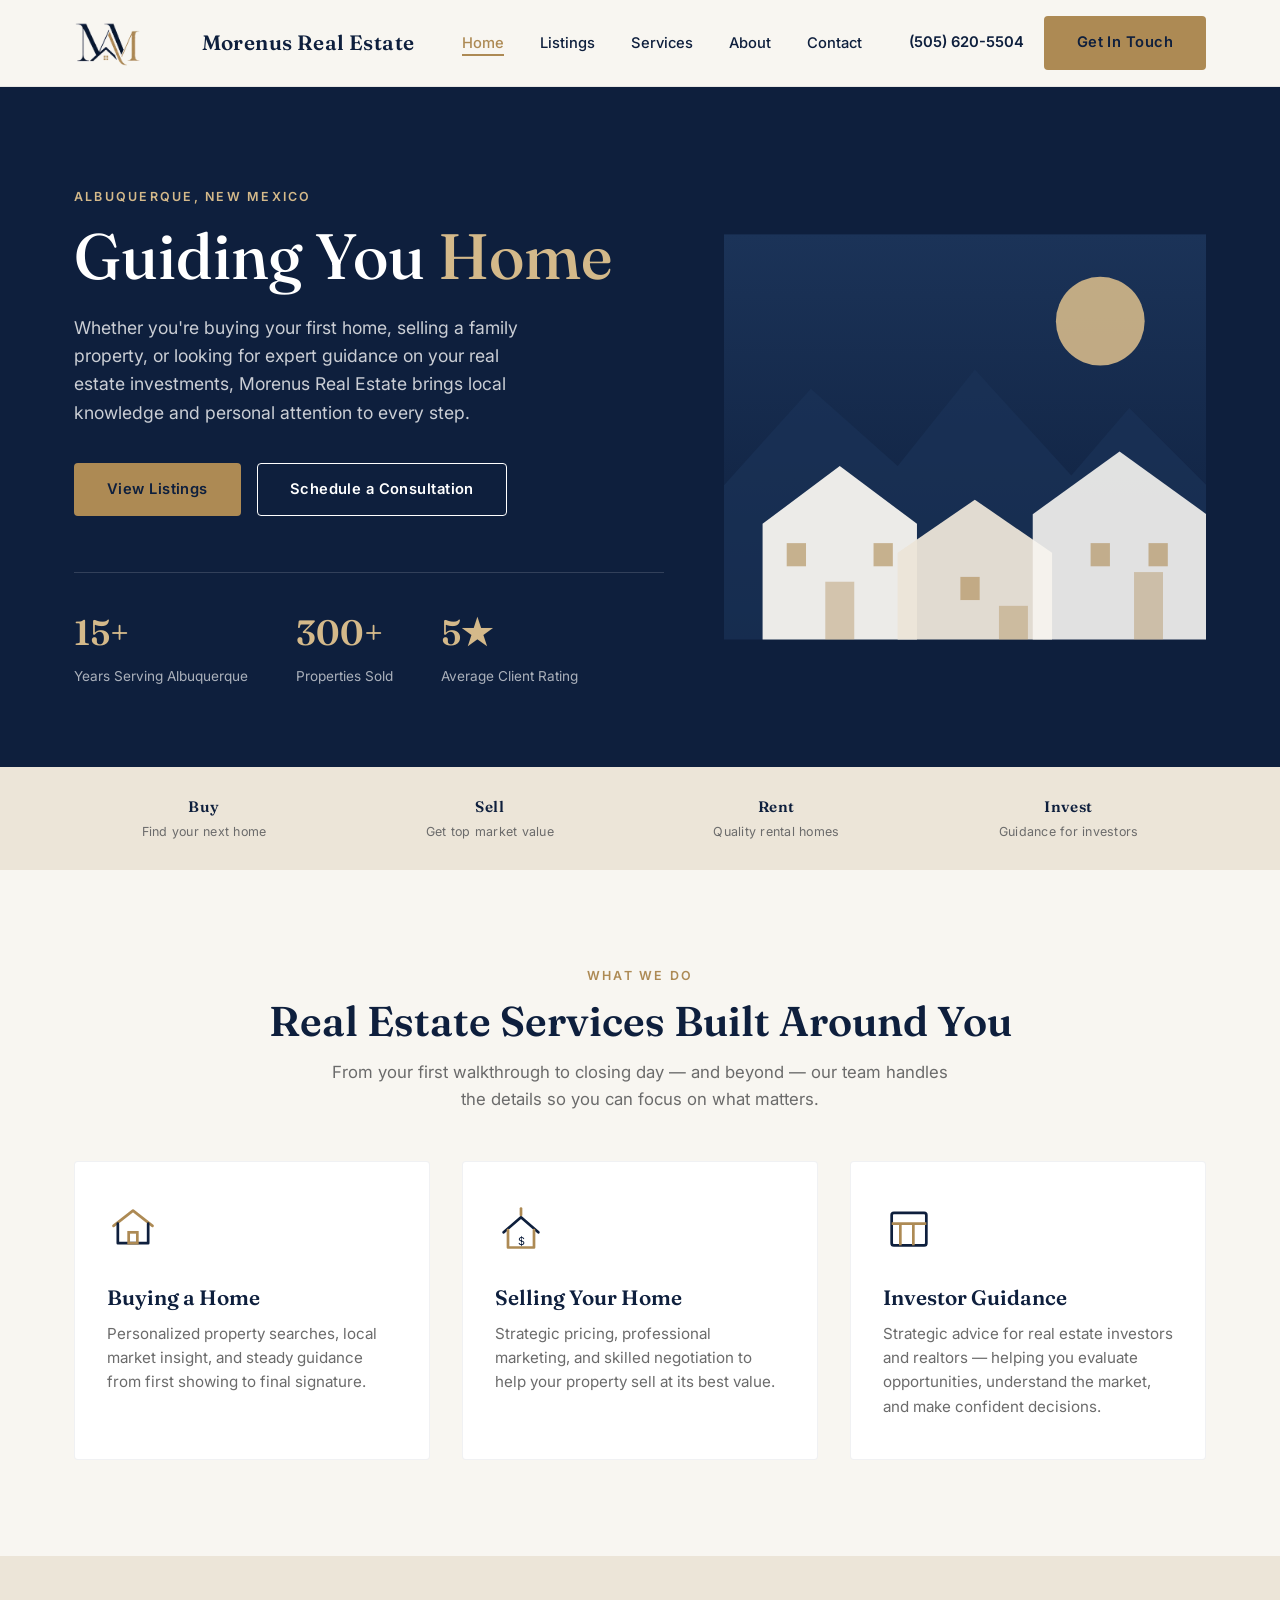
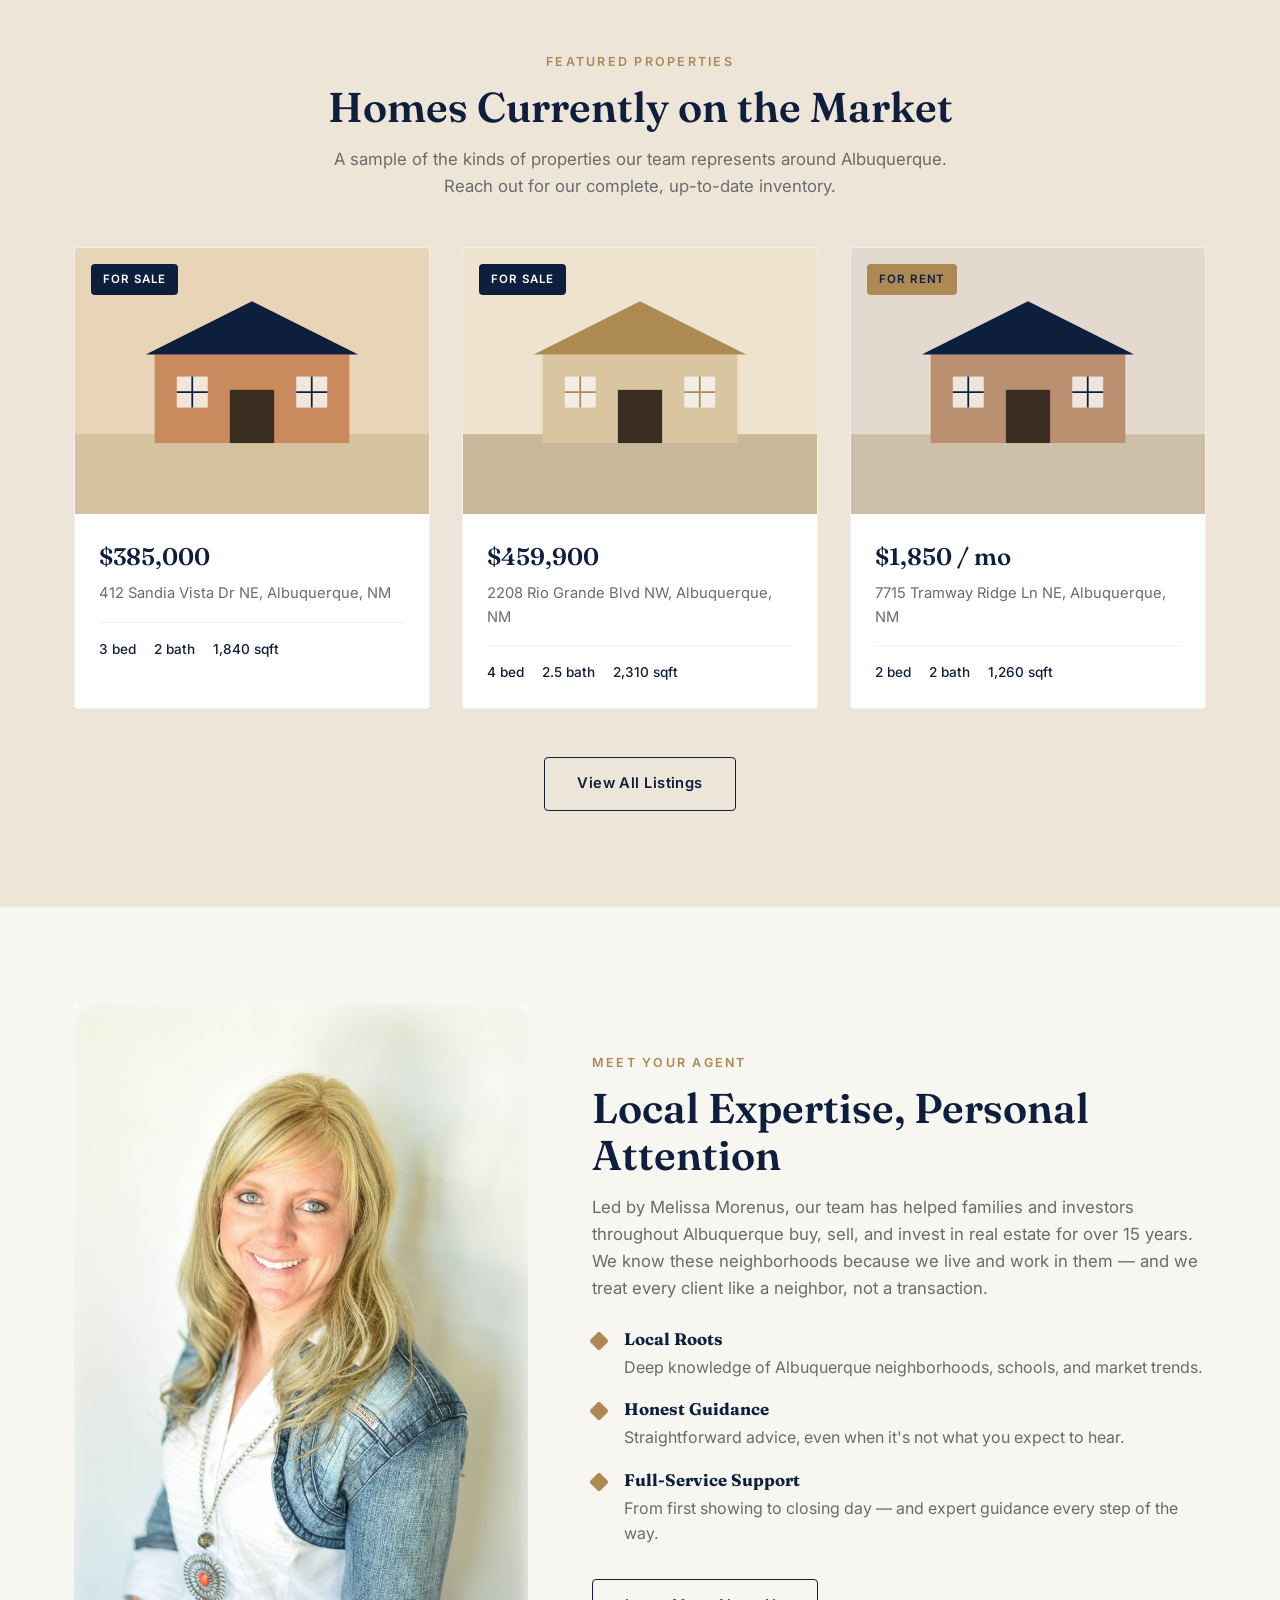
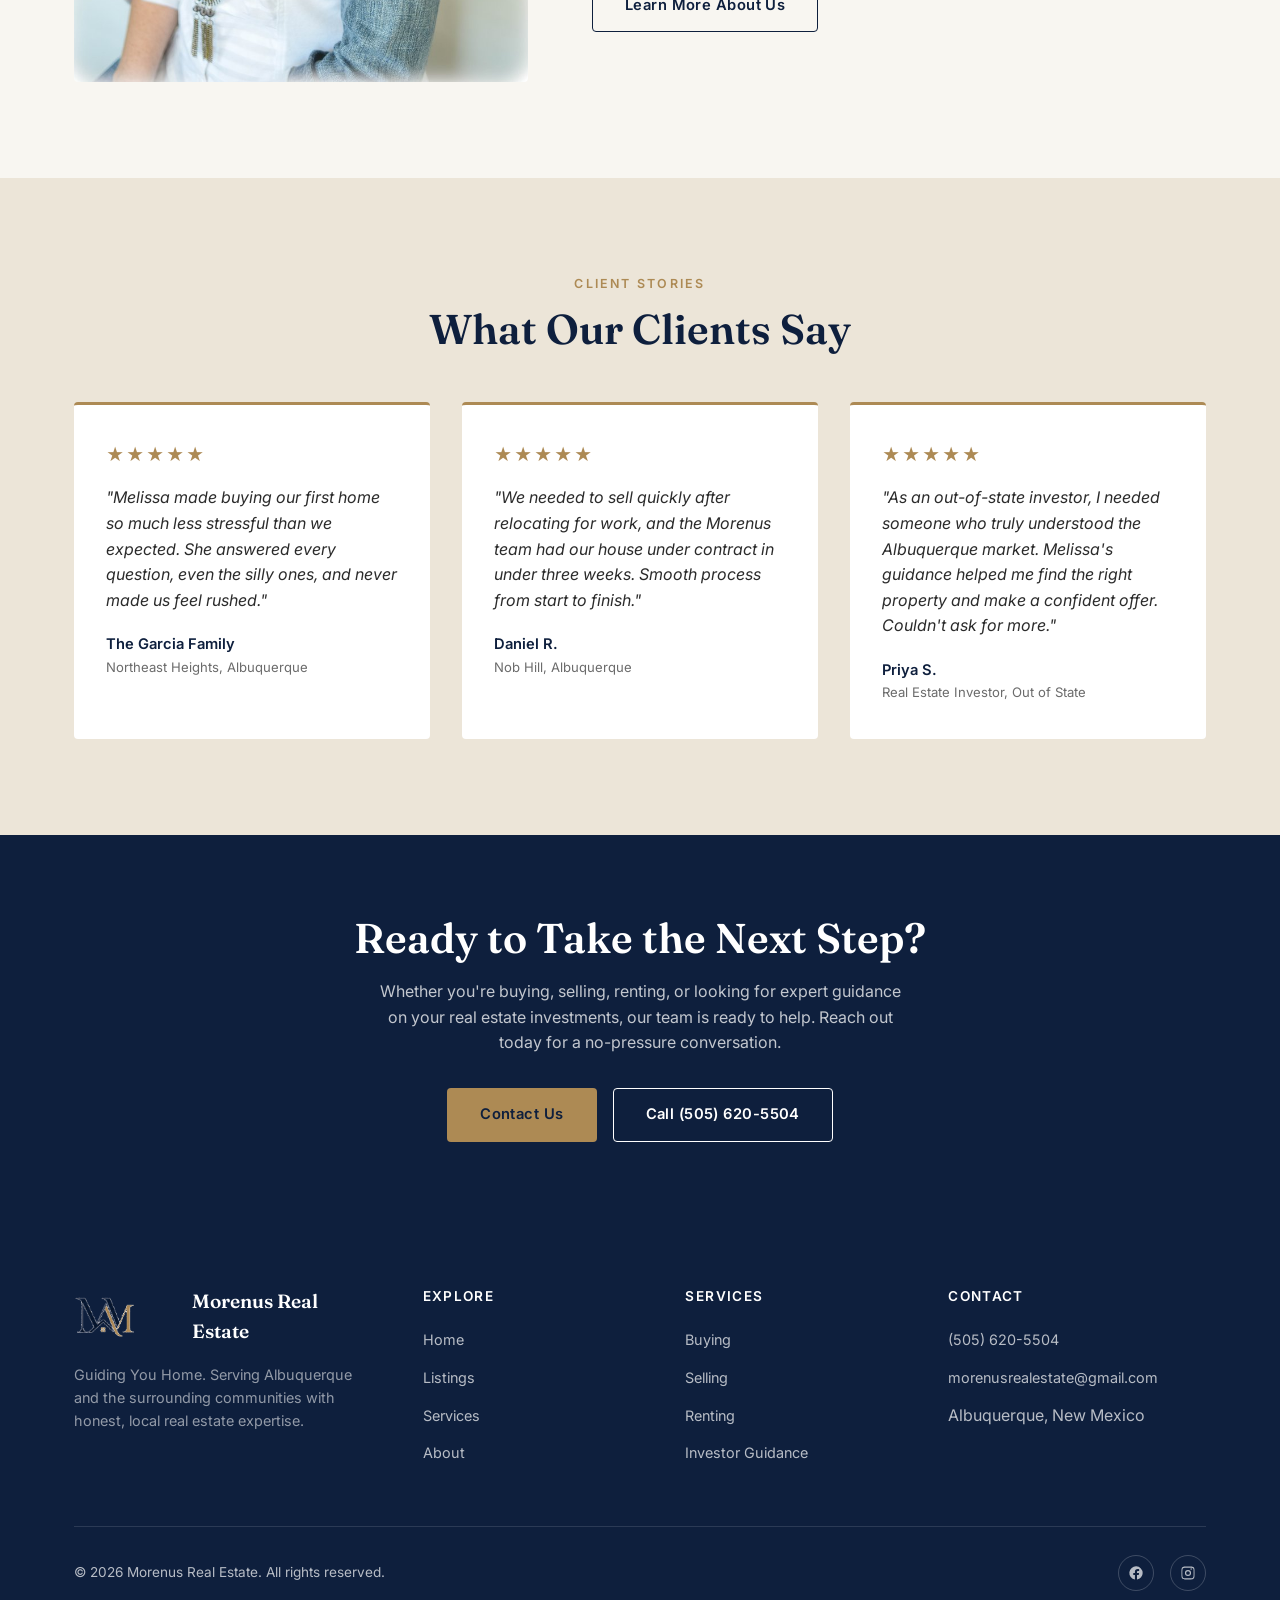
==== commit 666a65b1: "Add files via upload" ====
--- a/index.html
+++ b/index.html
@@ -4,7 +4,7 @@
   <meta charset="UTF-8" />
   <meta name="viewport" content="width=device-width, initial-scale=1.0" />
   <title>Morenus Real Estate | Albuquerque, NM</title>
-  <meta name="description" content="Morenus Real Estate helps you buy, sell, and manage property in Albuquerque, New Mexico. Your property, our priority." />
+  <meta name="description" content="Morenus Real Estate guides buyers, sellers, investors, and realtors through the Albuquerque, New Mexico real estate market." />
   <link rel="preconnect" href="https://fonts.googleapis.com">
   <link rel="preconnect" href="https://fonts.gstatic.com" crossorigin>
   <link href="https://fonts.googleapis.com/css2?family=Fraunces:wght@400;500;600;700&family=Inter:wght@400;500;600;700&display=swap" rel="stylesheet">
@@ -41,8 +41,8 @@
     <div class="container hero-content">
       <div class="hero-text">
         <span class="eyebrow">Albuquerque, New Mexico</span>
-        <h1>Your Property, <span>Our Priority</span></h1>
-        <p>Whether you're buying your first home, selling a family property, or need expert management for your investments, Morenus Real Estate brings local knowledge and personal attention to every step.</p>
+        <h1>Guiding You <span>Home</span></h1>
+        <p>Whether you're buying your first home, selling a family property, or looking for expert guidance on your real estate investments, Morenus Real Estate brings local knowledge and personal attention to every step.</p>
         <div class="hero-buttons">
           <a href="listings.html" class="btn btn-primary">View Listings</a>
           <a href="contact.html" class="btn btn-outline">Schedule a Consultation</a>
@@ -54,7 +54,7 @@
           </div>
           <div>
             <div class="hero-stat-num">300+</div>
-            <div class="hero-stat-label">Properties Sold &amp; Managed</div>
+            <div class="hero-stat-label">Properties Sold</div>
           </div>
           <div>
             <div class="hero-stat-num">5★</div>
@@ -101,7 +101,7 @@
       <div class="trust-item">Buy<span>Find your next home</span></div>
       <div class="trust-item">Sell<span>Get top market value</span></div>
       <div class="trust-item">Rent<span>Quality rental homes</span></div>
-      <div class="trust-item">Manage<span>Full-service property care</span></div>
+      <div class="trust-item">Invest<span>Guidance for investors</span></div>
     </div>
   </div>
 
@@ -140,8 +140,8 @@
             <line x1="16" y1="20" x2="16" y2="40" stroke="#AD8A54" stroke-width="2.5"/>
             <line x1="28" y1="20" x2="28" y2="40" stroke="#AD8A54" stroke-width="2.5"/>
           </svg>
-          <h3>Property Management</h3>
-          <p>Tenant placement, rent collection, and maintenance coordination — full-service care for your rental investment.</p>
+          <h3>Investor Guidance</h3>
+          <p>Strategic advice for real estate investors and realtors — helping you evaluate opportunities, understand the market, and make confident decisions.</p>
         </div>
       </div>
     </div>
@@ -218,12 +218,12 @@
         <span class="eyebrow">Meet Your Agent</span>
         <h2>Local Expertise, Personal Attention</h2>
         <p class="section-intro">
-          Led by Melissa Morenus, our team has helped families and investors throughout Albuquerque buy, sell, and manage property for over 15 years. We know these neighborhoods because we live and work in them — and we treat every client like a neighbor, not a transaction.
+          Led by Melissa Morenus, our team has helped families and investors throughout Albuquerque buy, sell, and invest in real estate for over 15 years. We know these neighborhoods because we live and work in them — and we treat every client like a neighbor, not a transaction.
         </p>
         <ul class="value-list">
           <li><strong>Local Roots</strong>Deep knowledge of Albuquerque neighborhoods, schools, and market trends.</li>
           <li><strong>Honest Guidance</strong>Straightforward advice, even when it's not what you expect to hear.</li>
-          <li><strong>Full-Service Support</strong>From listing to closing to ongoing property management.</li>
+          <li><strong>Full-Service Support</strong>From first showing to closing day — and expert guidance every step of the way.</li>
         </ul>
         <div style="margin-top: 32px;">
           <a href="about.html" class="btn btn-outline-dark">Learn More About Us</a>
@@ -254,9 +254,9 @@
         </div>
         <div class="testimonial-card">
           <div class="testimonial-stars">★★★★★</div>
-          <p class="testimonial-quote">"As an out-of-state investor, I needed a property manager I could trust completely. They handle everything and keep me updated. Couldn't ask for more."</p>
+          <p class="testimonial-quote">"As an out-of-state investor, I needed someone who truly understood the Albuquerque market. Melissa's guidance helped me find the right property and make a confident offer. Couldn't ask for more."</p>
           <div class="testimonial-author">Priya S.</div>
-          <div class="testimonial-location">Property Owner, Out of State</div>
+          <div class="testimonial-location">Real Estate Investor, Out of State</div>
         </div>
       </div>
     </div>
@@ -266,7 +266,7 @@
   <section class="cta-band">
     <div class="container">
       <h2>Ready to Take the Next Step?</h2>
-      <p>Whether you're buying, selling, renting, or looking for property management, our team is ready to help. Reach out today for a no-pressure conversation.</p>
+      <p>Whether you're buying, selling, renting, or looking for expert guidance on your real estate investments, our team is ready to help. Reach out today for a no-pressure conversation.</p>
       <div class="cta-buttons">
         <a href="contact.html" class="btn btn-primary">Contact Us</a>
         <a href="tel:+15056205504" class="btn btn-outline">Call (505) 620-5504</a>
@@ -283,7 +283,7 @@
             <img src="images/logo.png" alt="Morenus Real Estate logo" />
             <span class="footer-logo-text">Morenus Real Estate</span>
           </div>
-          <p class="footer-tagline">Your Property, Our Priority. Serving Albuquerque and the surrounding communities with honest, local real estate expertise.</p>
+          <p class="footer-tagline">Guiding You Home. Serving Albuquerque and the surrounding communities with honest, local real estate expertise.</p>
         </div>
         <div>
           <div class="footer-heading">Explore</div>
@@ -300,7 +300,7 @@
             <li><a href="services.html#buying">Buying</a></li>
             <li><a href="services.html#selling">Selling</a></li>
             <li><a href="services.html#renting">Renting</a></li>
-            <li><a href="services.html#management">Property Management</a></li>
+            <li><a href="services.html#investing">Investor Guidance</a></li>
           </ul>
         </div>
         <div>
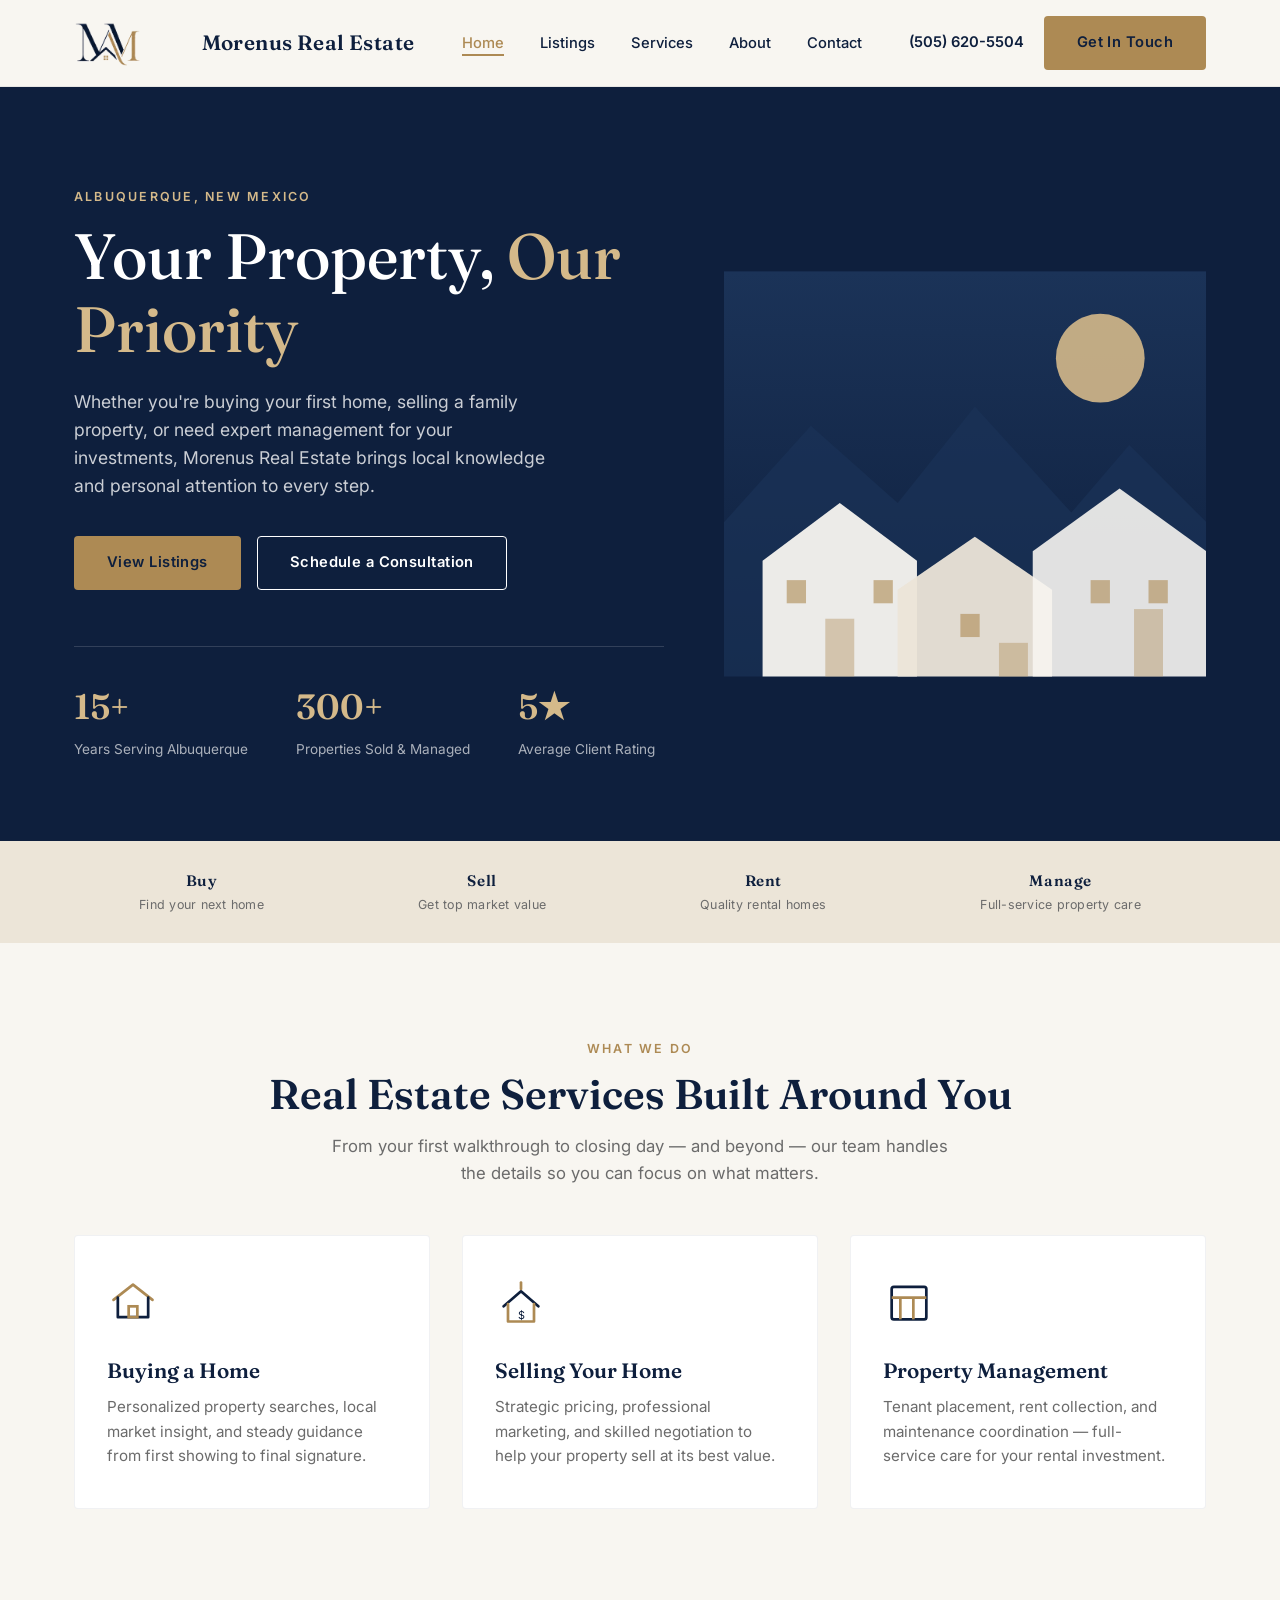
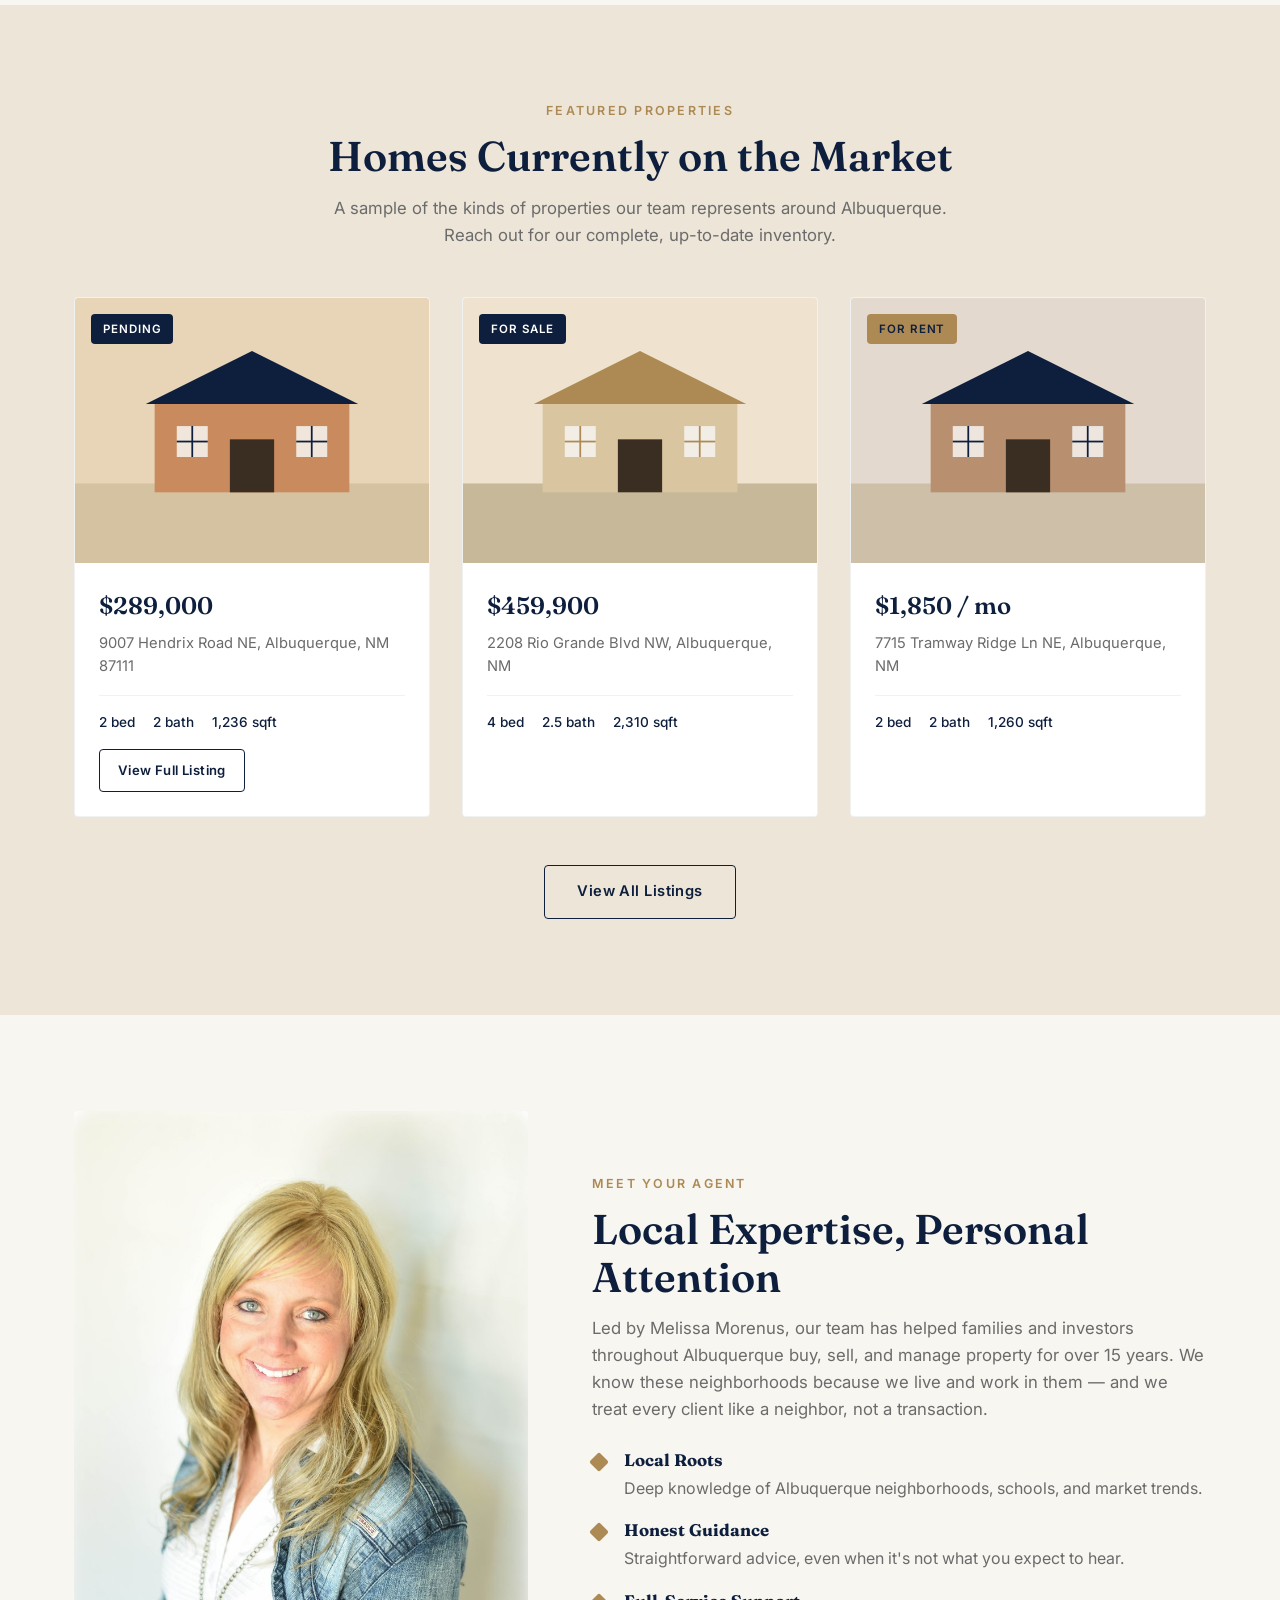
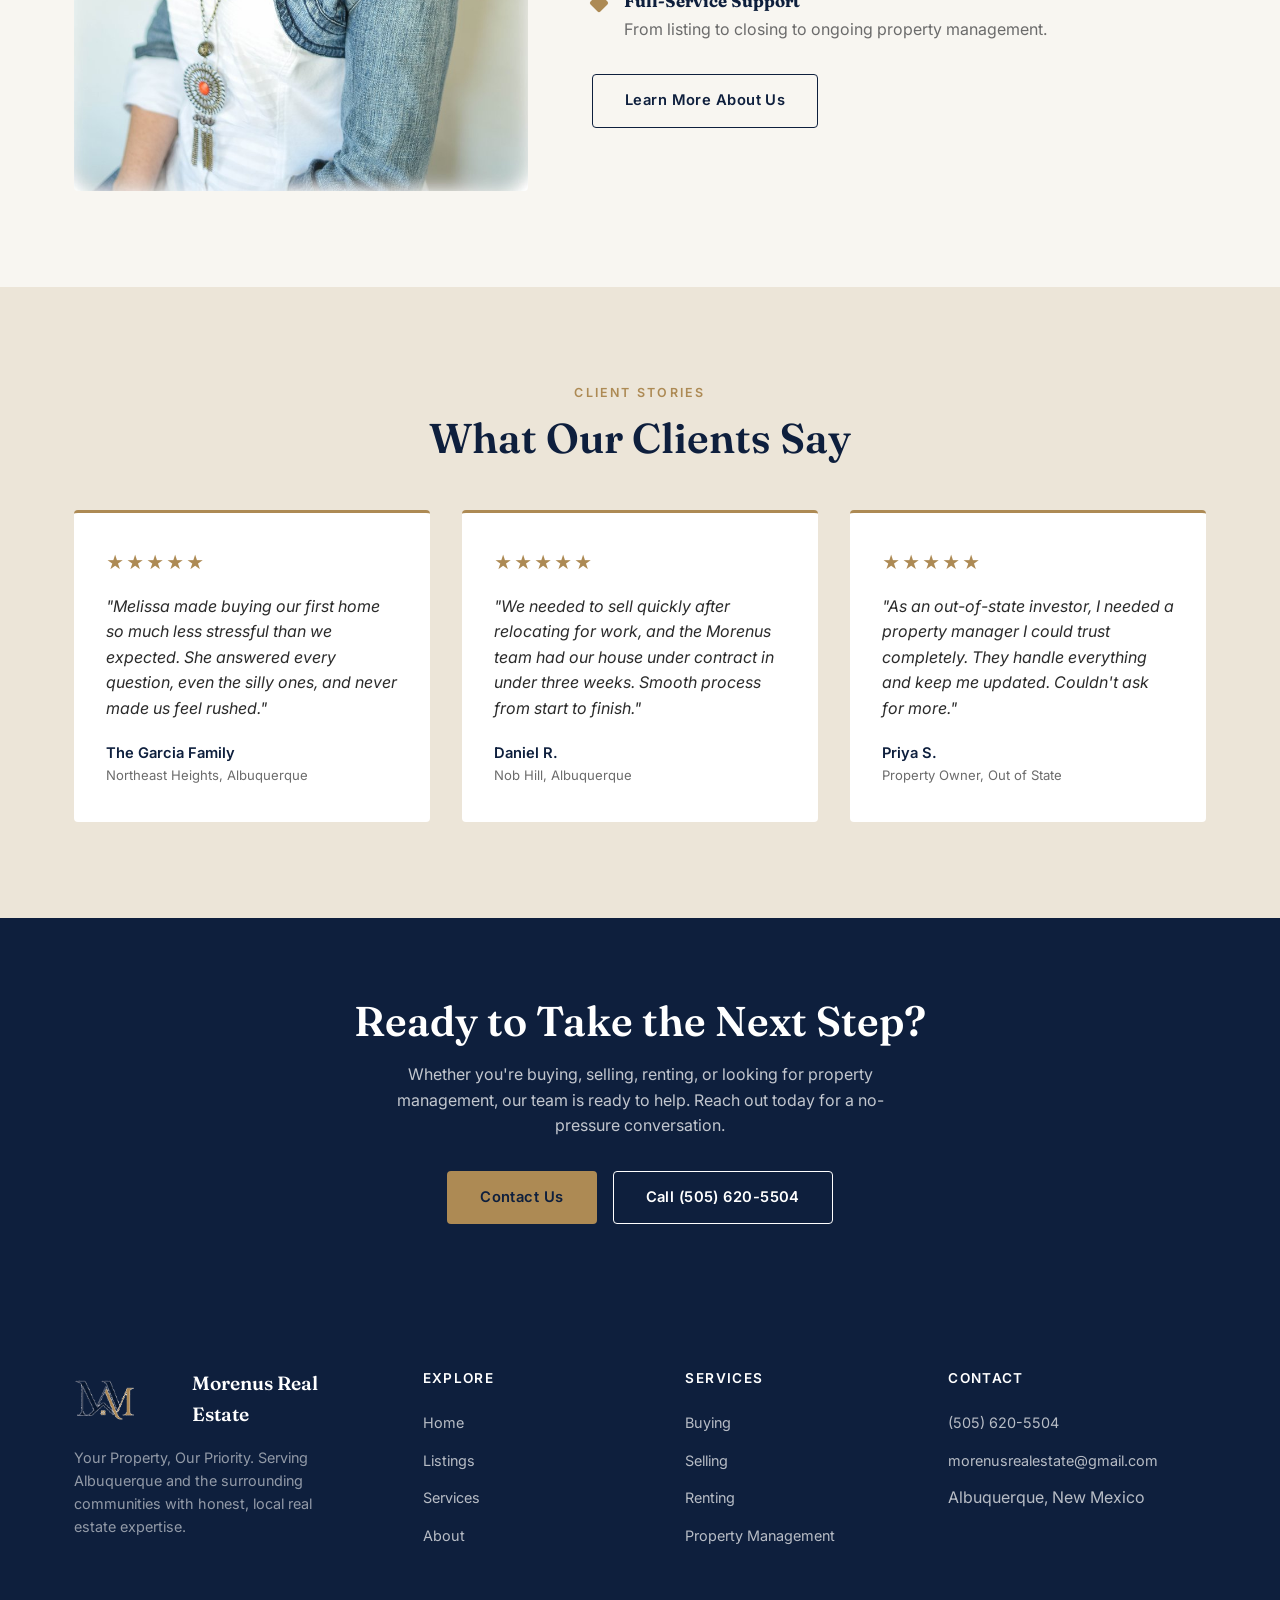
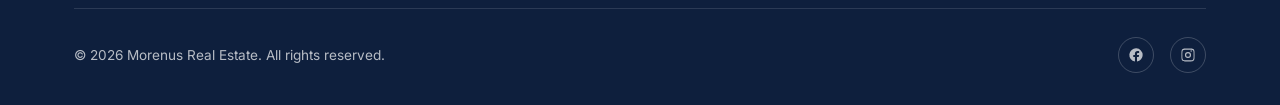
==== commit d130aee2: "Add files via upload" ====
--- a/index.html
+++ b/index.html
@@ -4,7 +4,7 @@
   <meta charset="UTF-8" />
   <meta name="viewport" content="width=device-width, initial-scale=1.0" />
   <title>Morenus Real Estate | Albuquerque, NM</title>
-  <meta name="description" content="Morenus Real Estate guides buyers, sellers, investors, and realtors through the Albuquerque, New Mexico real estate market." />
+  <meta name="description" content="Morenus Real Estate helps you buy, sell, and manage property in Albuquerque, New Mexico. Your property, our priority." />
   <link rel="preconnect" href="https://fonts.googleapis.com">
   <link rel="preconnect" href="https://fonts.gstatic.com" crossorigin>
   <link href="https://fonts.googleapis.com/css2?family=Fraunces:wght@400;500;600;700&family=Inter:wght@400;500;600;700&display=swap" rel="stylesheet">
@@ -41,8 +41,8 @@
     <div class="container hero-content">
       <div class="hero-text">
         <span class="eyebrow">Albuquerque, New Mexico</span>
-        <h1>Guiding You <span>Home</span></h1>
-        <p>Whether you're buying your first home, selling a family property, or looking for expert guidance on your real estate investments, Morenus Real Estate brings local knowledge and personal attention to every step.</p>
+        <h1>Your Property, <span>Our Priority</span></h1>
+        <p>Whether you're buying your first home, selling a family property, or need expert management for your investments, Morenus Real Estate brings local knowledge and personal attention to every step.</p>
         <div class="hero-buttons">
           <a href="listings.html" class="btn btn-primary">View Listings</a>
           <a href="contact.html" class="btn btn-outline">Schedule a Consultation</a>
@@ -54,7 +54,7 @@
           </div>
           <div>
             <div class="hero-stat-num">300+</div>
-            <div class="hero-stat-label">Properties Sold</div>
+            <div class="hero-stat-label">Properties Sold &amp; Managed</div>
           </div>
           <div>
             <div class="hero-stat-num">5★</div>
@@ -101,7 +101,7 @@
       <div class="trust-item">Buy<span>Find your next home</span></div>
       <div class="trust-item">Sell<span>Get top market value</span></div>
       <div class="trust-item">Rent<span>Quality rental homes</span></div>
-      <div class="trust-item">Invest<span>Guidance for investors</span></div>
+      <div class="trust-item">Manage<span>Full-service property care</span></div>
     </div>
   </div>
 
@@ -140,8 +140,8 @@
             <line x1="16" y1="20" x2="16" y2="40" stroke="#AD8A54" stroke-width="2.5"/>
             <line x1="28" y1="20" x2="28" y2="40" stroke="#AD8A54" stroke-width="2.5"/>
           </svg>
-          <h3>Investor Guidance</h3>
-          <p>Strategic advice for real estate investors and realtors — helping you evaluate opportunities, understand the market, and make confident decisions.</p>
+          <h3>Property Management</h3>
+          <p>Tenant placement, rent collection, and maintenance coordination — full-service care for your rental investment.</p>
         </div>
       </div>
     </div>
@@ -158,16 +158,19 @@
       <div class="listings-grid">
         <div class="listing-card">
           <div class="listing-image">
-            <span class="listing-tag">For Sale</span>
-            <img src="images/listings/property1.svg" alt="Three bedroom southwestern style home" />
+            <span class="listing-tag tag-pending">Pending</span>
+            <img src="images/listings/property1.svg" alt="3 bedroom townhouse at 9007 Hendrix Road NE" />
           </div>
           <div class="listing-body">
-            <div class="listing-price">$385,000</div>
-            <div class="listing-address">412 Sandia Vista Dr NE, Albuquerque, NM</div>
+            <div class="listing-price">$289,000</div>
+            <div class="listing-address">9007 Hendrix Road NE, Albuquerque, NM 87111</div>
             <div class="listing-specs">
-              <span>3 bed</span>
+              <span>2 bed</span>
               <span>2 bath</span>
-              <span>1,840 sqft</span>
+              <span>1,236 sqft</span>
+            </div>
+            <div style="margin-top: 16px;">
+              <a href="https://www.flexmls.com/link.html?1zb0mdu6tly1,16,1,43893" target="_blank" class="btn btn-outline-dark" style="font-size: 0.82rem; padding: 10px 18px;">View Full Listing</a>
             </div>
           </div>
         </div>
@@ -218,12 +221,12 @@
         <span class="eyebrow">Meet Your Agent</span>
         <h2>Local Expertise, Personal Attention</h2>
         <p class="section-intro">
-          Led by Melissa Morenus, our team has helped families and investors throughout Albuquerque buy, sell, and invest in real estate for over 15 years. We know these neighborhoods because we live and work in them — and we treat every client like a neighbor, not a transaction.
+          Led by Melissa Morenus, our team has helped families and investors throughout Albuquerque buy, sell, and manage property for over 15 years. We know these neighborhoods because we live and work in them — and we treat every client like a neighbor, not a transaction.
         </p>
         <ul class="value-list">
           <li><strong>Local Roots</strong>Deep knowledge of Albuquerque neighborhoods, schools, and market trends.</li>
           <li><strong>Honest Guidance</strong>Straightforward advice, even when it's not what you expect to hear.</li>
-          <li><strong>Full-Service Support</strong>From first showing to closing day — and expert guidance every step of the way.</li>
+          <li><strong>Full-Service Support</strong>From listing to closing to ongoing property management.</li>
         </ul>
         <div style="margin-top: 32px;">
           <a href="about.html" class="btn btn-outline-dark">Learn More About Us</a>
@@ -254,9 +257,9 @@
         </div>
         <div class="testimonial-card">
           <div class="testimonial-stars">★★★★★</div>
-          <p class="testimonial-quote">"As an out-of-state investor, I needed someone who truly understood the Albuquerque market. Melissa's guidance helped me find the right property and make a confident offer. Couldn't ask for more."</p>
+          <p class="testimonial-quote">"As an out-of-state investor, I needed a property manager I could trust completely. They handle everything and keep me updated. Couldn't ask for more."</p>
           <div class="testimonial-author">Priya S.</div>
-          <div class="testimonial-location">Real Estate Investor, Out of State</div>
+          <div class="testimonial-location">Property Owner, Out of State</div>
         </div>
       </div>
     </div>
@@ -266,7 +269,7 @@
   <section class="cta-band">
     <div class="container">
       <h2>Ready to Take the Next Step?</h2>
-      <p>Whether you're buying, selling, renting, or looking for expert guidance on your real estate investments, our team is ready to help. Reach out today for a no-pressure conversation.</p>
+      <p>Whether you're buying, selling, renting, or looking for property management, our team is ready to help. Reach out today for a no-pressure conversation.</p>
       <div class="cta-buttons">
         <a href="contact.html" class="btn btn-primary">Contact Us</a>
         <a href="tel:+15056205504" class="btn btn-outline">Call (505) 620-5504</a>
@@ -283,7 +286,7 @@
             <img src="images/logo.png" alt="Morenus Real Estate logo" />
             <span class="footer-logo-text">Morenus Real Estate</span>
           </div>
-          <p class="footer-tagline">Guiding You Home. Serving Albuquerque and the surrounding communities with honest, local real estate expertise.</p>
+          <p class="footer-tagline">Your Property, Our Priority. Serving Albuquerque and the surrounding communities with honest, local real estate expertise.</p>
         </div>
         <div>
           <div class="footer-heading">Explore</div>
@@ -300,7 +303,7 @@
             <li><a href="services.html#buying">Buying</a></li>
             <li><a href="services.html#selling">Selling</a></li>
             <li><a href="services.html#renting">Renting</a></li>
-            <li><a href="services.html#investing">Investor Guidance</a></li>
+            <li><a href="services.html#management">Property Management</a></li>
           </ul>
         </div>
         <div>
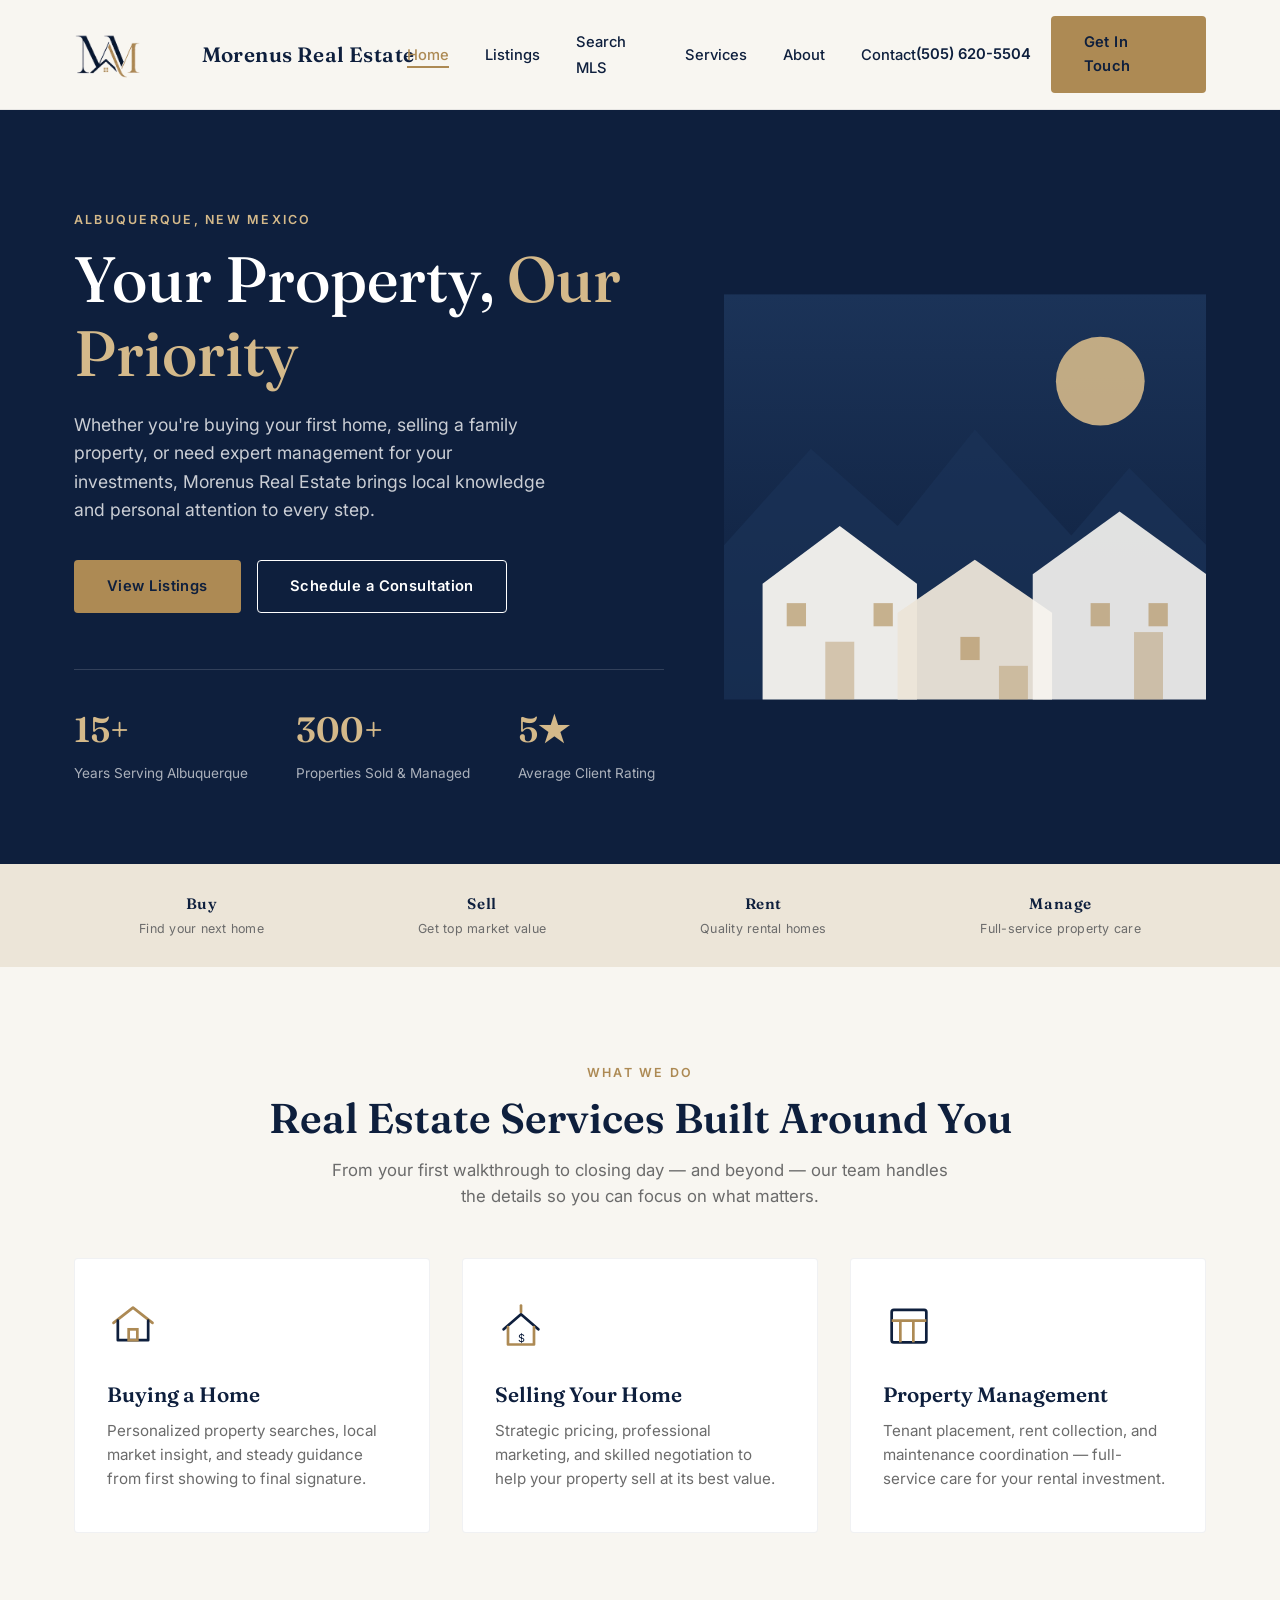
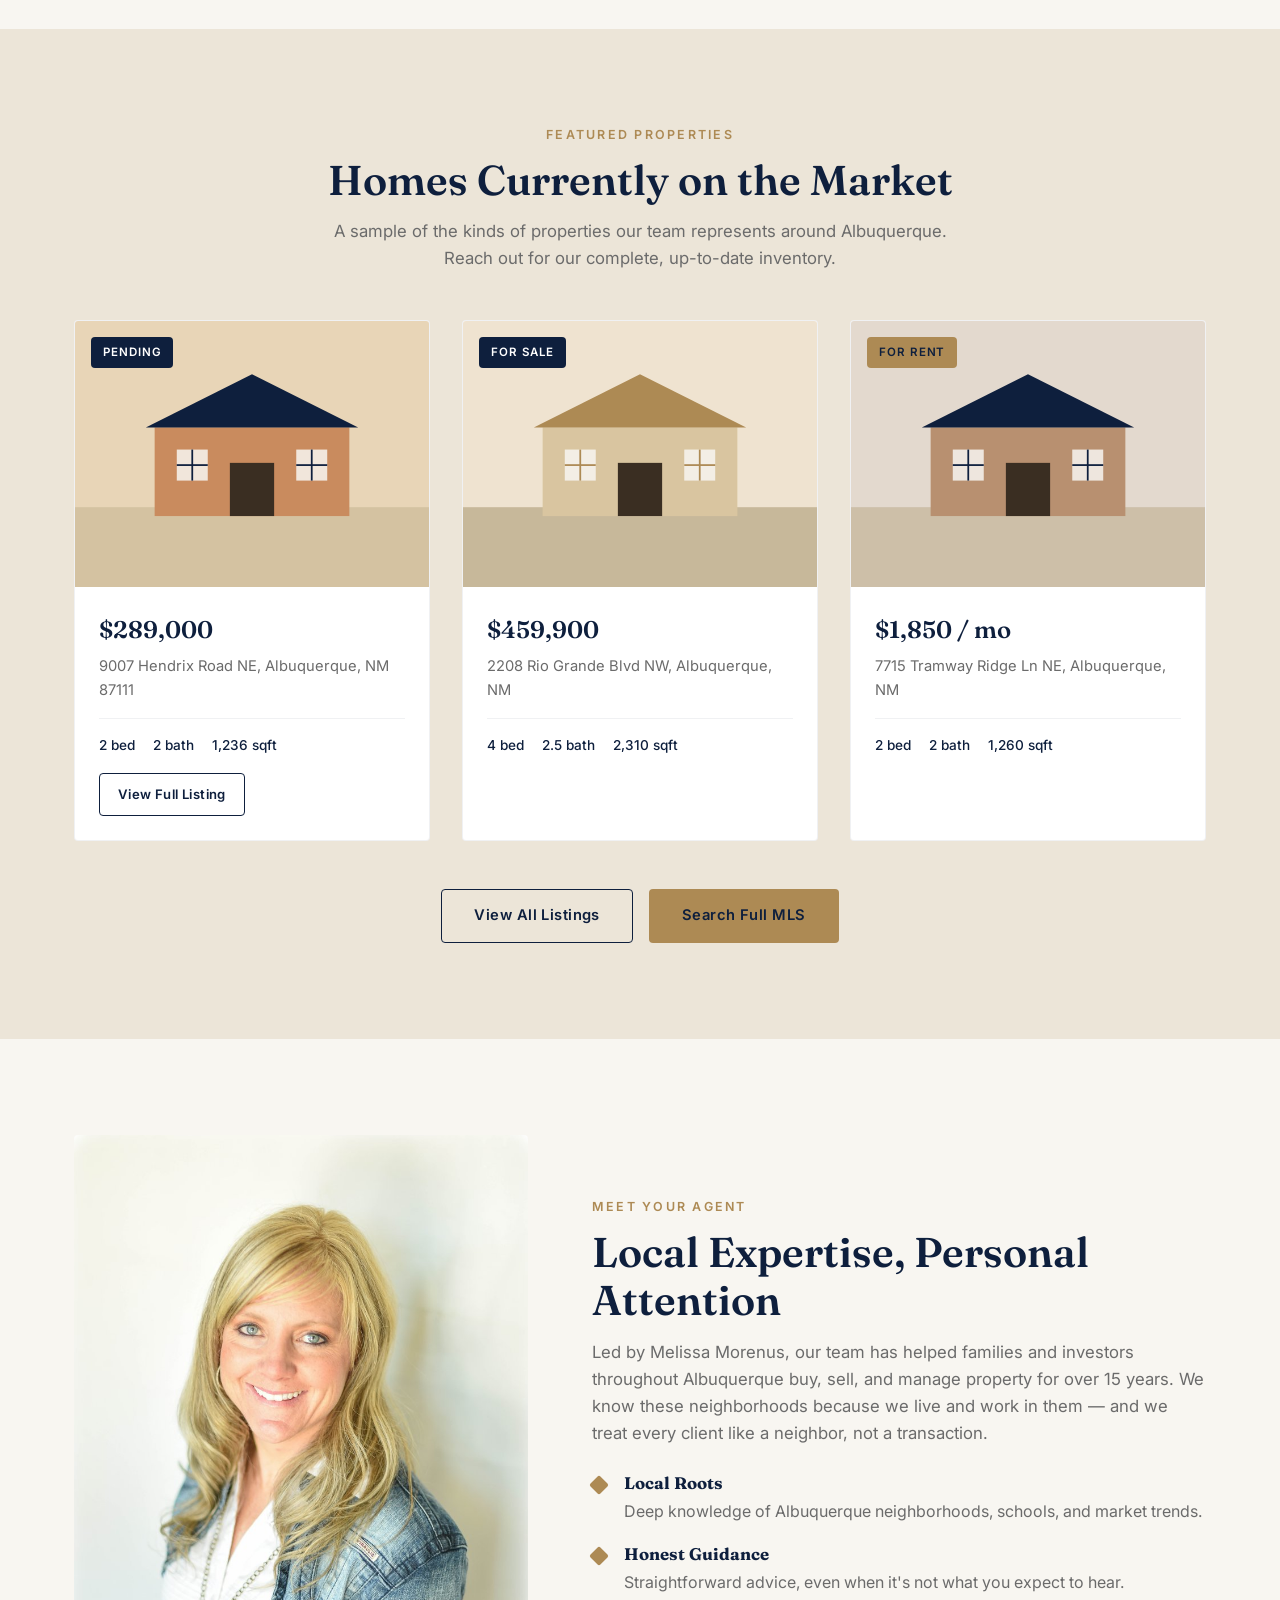
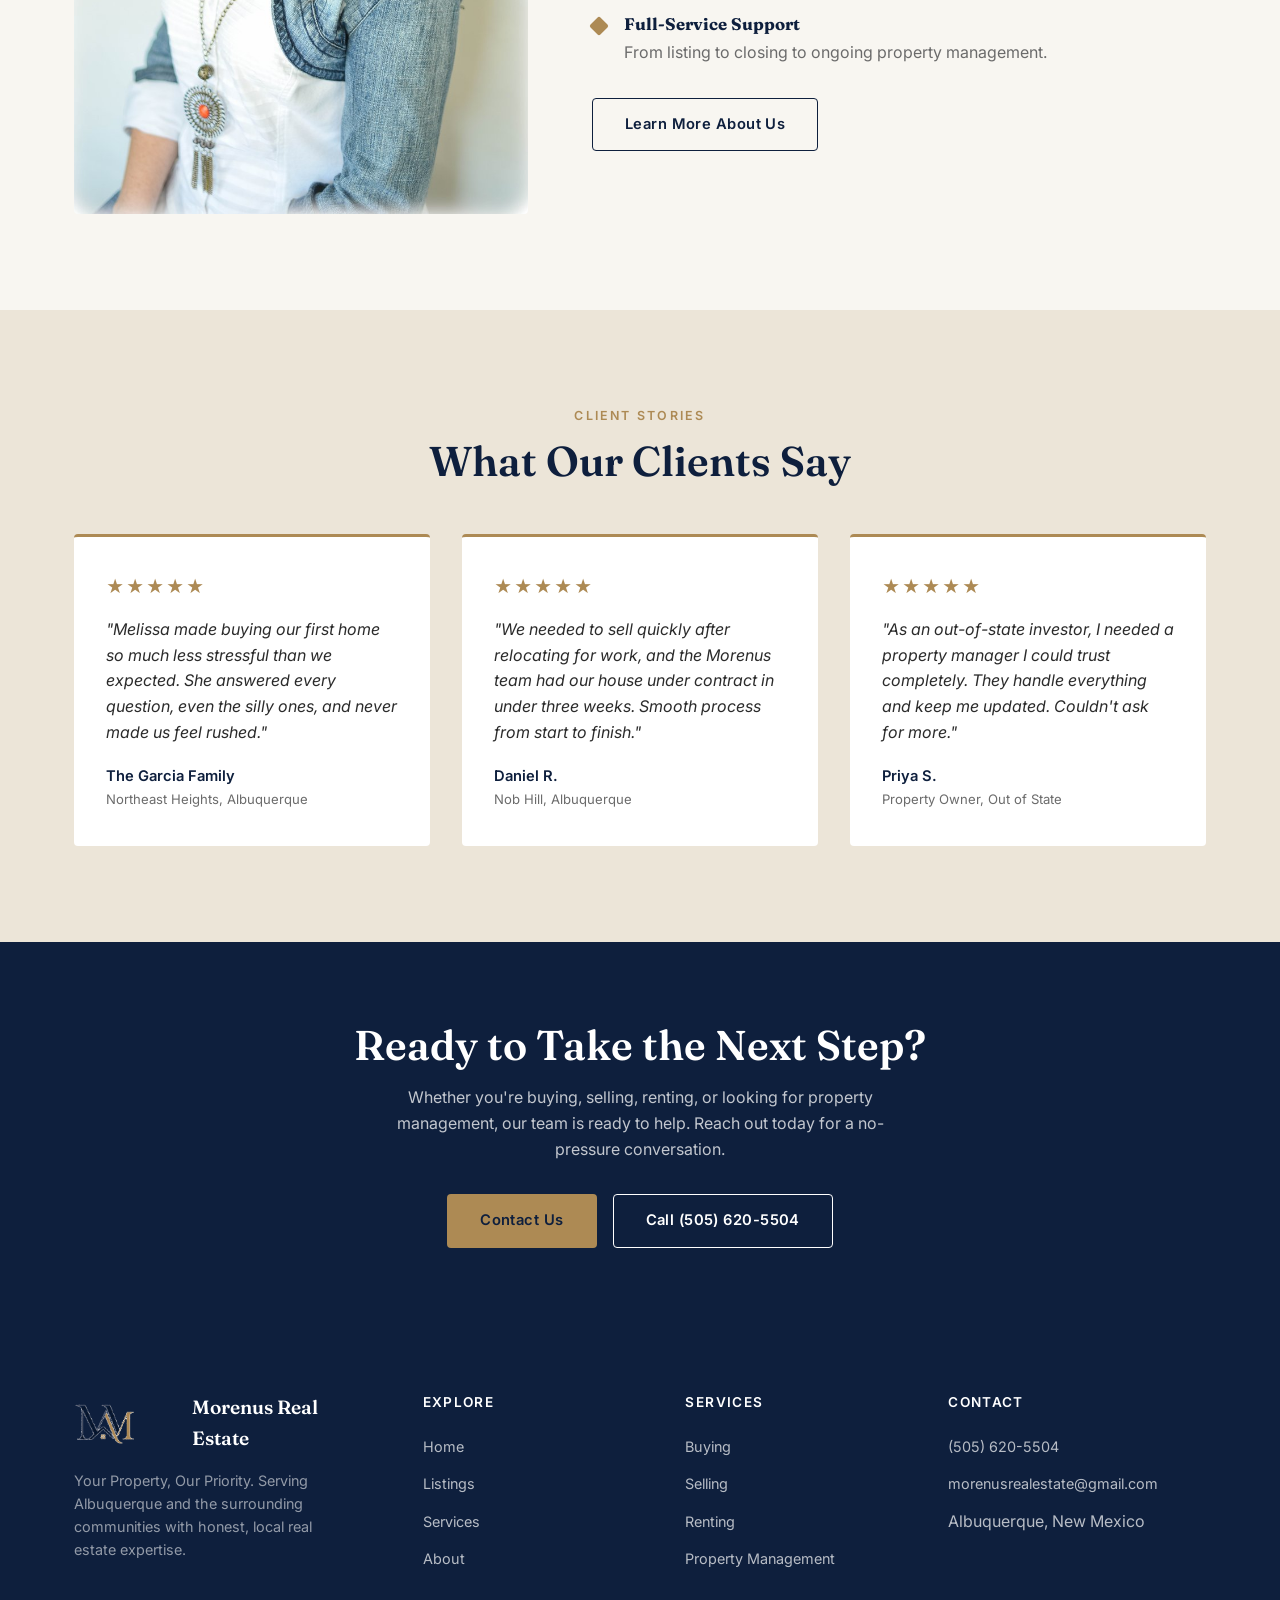
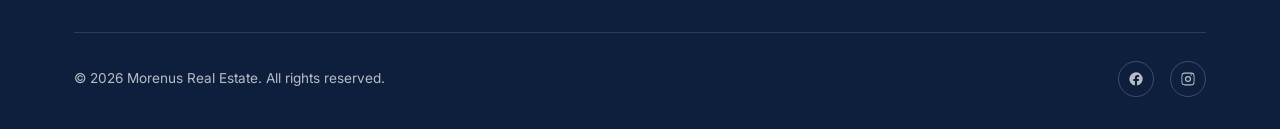
==== commit 1e36f6bb: "Add files via upload" ====
--- a/index.html
+++ b/index.html
@@ -22,6 +22,7 @@
       <ul class="nav-links">
         <li><a href="index.html" class="active">Home</a></li>
         <li><a href="listings.html">Listings</a></li>
+        <li><a href="http://link.flexmls.com/12kj54y7alsc,16" target="_blank" rel="noopener">Search MLS</a></li>
         <li><a href="services.html">Services</a></li>
         <li><a href="about.html">About</a></li>
         <li><a href="contact.html">Contact</a></li>
@@ -205,8 +206,9 @@
           </div>
         </div>
       </div>
-      <div style="text-align:center; margin-top: 48px;">
+      <div style="text-align:center; margin-top: 48px; display: flex; gap: 16px; justify-content: center; flex-wrap: wrap;">
         <a href="listings.html" class="btn btn-outline-dark">View All Listings</a>
+        <a href="http://link.flexmls.com/12kj54y7alsc,16" target="_blank" rel="noopener" class="btn btn-primary">Search Full MLS</a>
       </div>
     </div>
   </section>
--- a/css/styles.css
+++ b/css/styles.css
@@ -954,6 +954,37 @@
 
 .breadcrumb a {
   color: rgba(255,255,255,0.8);
+}
+
+/* ============================================
+   MLS Search Banner
+   ============================================ */
+.mls-banner {
+  background: var(--navy);
+  color: var(--white);
+  border-radius: var(--radius);
+  padding: 40px;
+  display: flex;
+  justify-content: space-between;
+  align-items: center;
+  flex-wrap: wrap;
+  gap: 24px;
+  margin-bottom: 48px;
+}
+
+.mls-banner-text h3 {
+  color: var(--white);
+  margin-bottom: 8px;
+}
+
+.mls-banner-text p {
+  color: rgba(255,255,255,0.75);
+  font-size: 0.95rem;
+  max-width: 480px;
+}
+
+.mls-banner .btn-primary {
+  white-space: nowrap;
 }
 
 /* ============================================
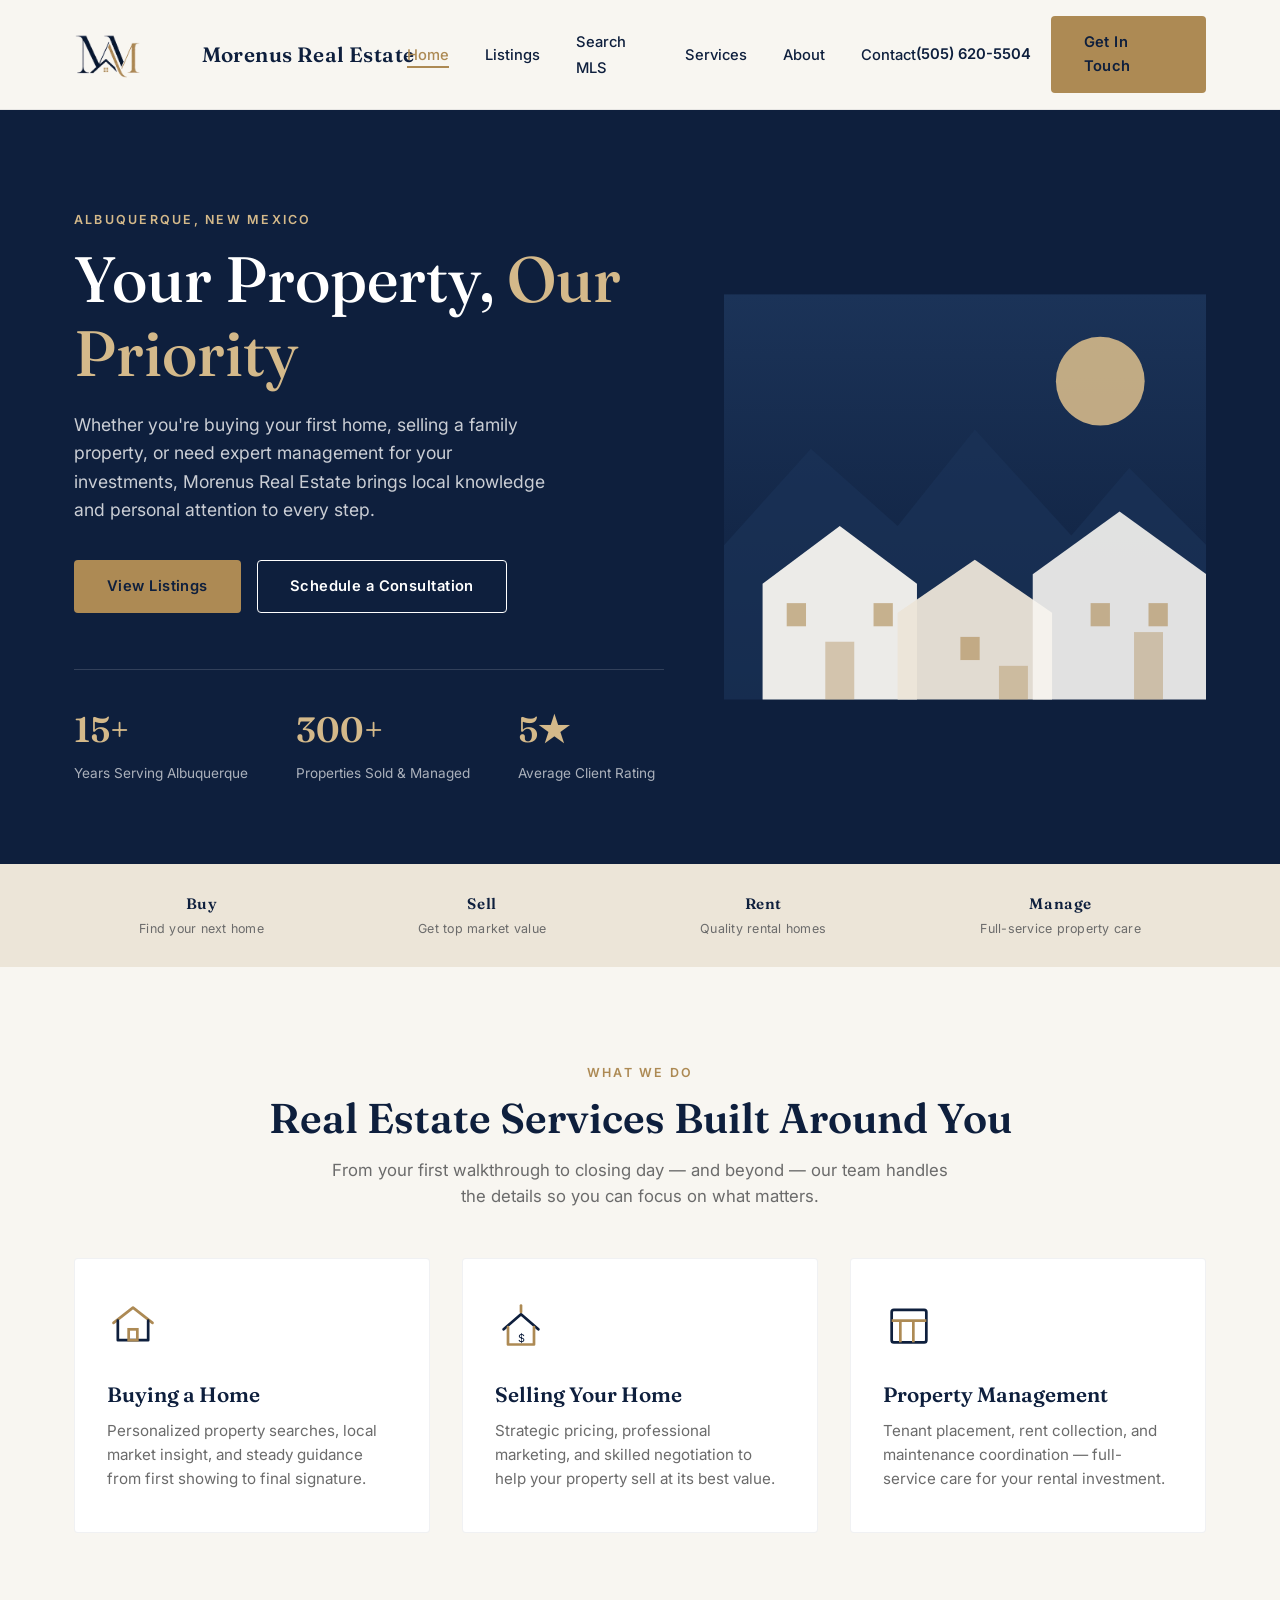
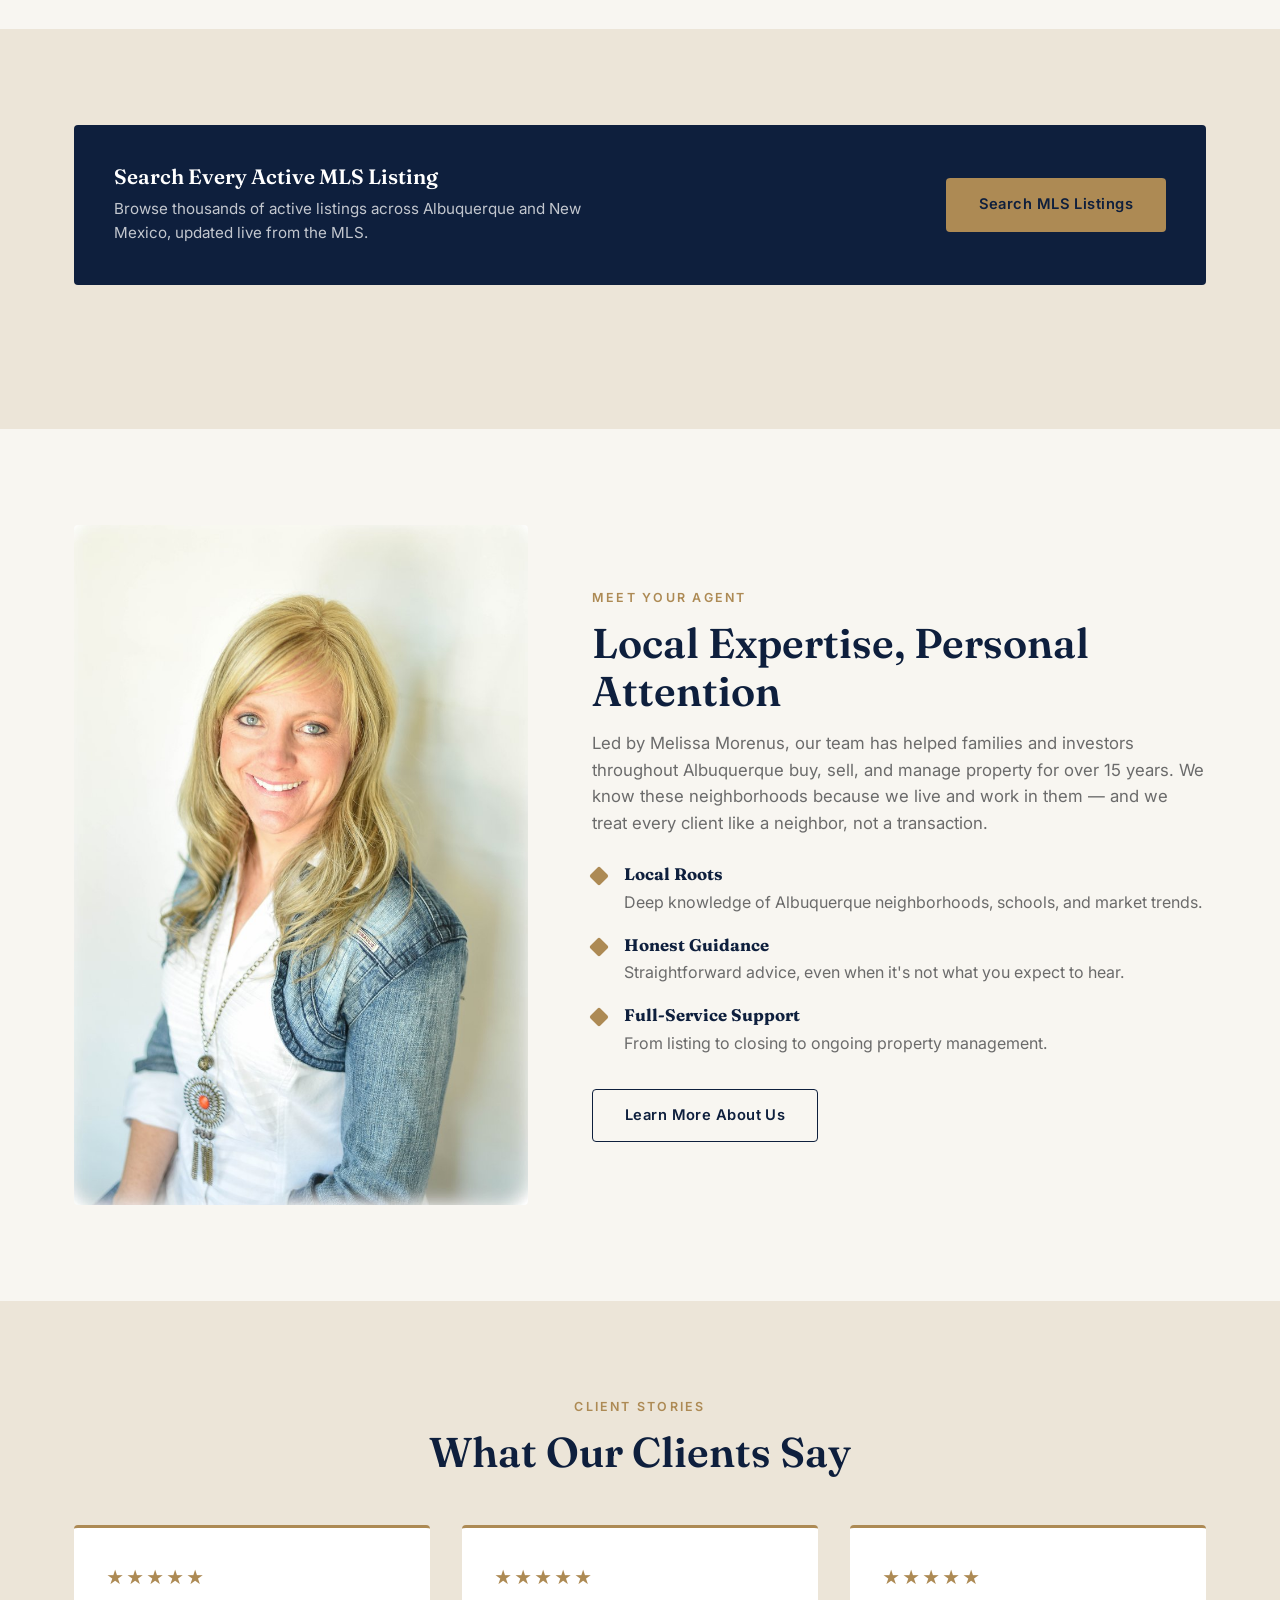
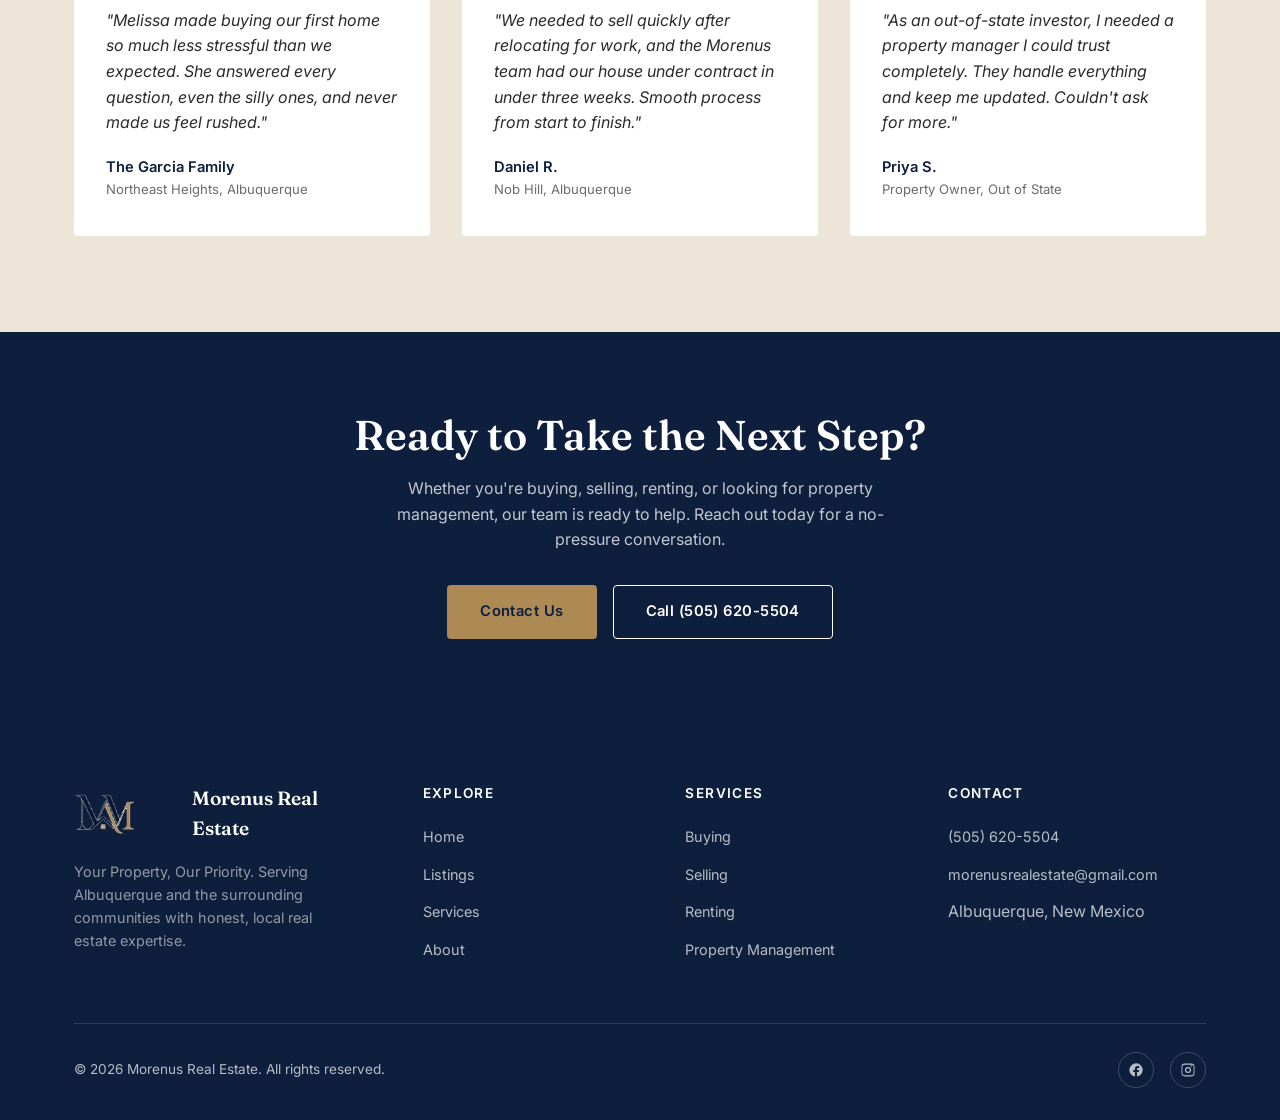
==== commit be8b4fb7: "Add files via upload" ====
--- a/index.html
+++ b/index.html
@@ -148,67 +148,15 @@
     </div>
   </section>
 
-  <!-- Featured listings -->
+  <!-- MLS Search CTA -->
   <section class="section-alt">
     <div class="container">
-      <div class="section-head center">
-        <span class="eyebrow">Featured Properties</span>
-        <h2>Homes Currently on the Market</h2>
-        <p class="section-intro">A sample of the kinds of properties our team represents around Albuquerque. Reach out for our complete, up-to-date inventory.</p>
-      </div>
-      <div class="listings-grid">
-        <div class="listing-card">
-          <div class="listing-image">
-            <span class="listing-tag tag-pending">Pending</span>
-            <img src="images/listings/property1.svg" alt="3 bedroom townhouse at 9007 Hendrix Road NE" />
-          </div>
-          <div class="listing-body">
-            <div class="listing-price">$289,000</div>
-            <div class="listing-address">9007 Hendrix Road NE, Albuquerque, NM 87111</div>
-            <div class="listing-specs">
-              <span>2 bed</span>
-              <span>2 bath</span>
-              <span>1,236 sqft</span>
-            </div>
-            <div style="margin-top: 16px;">
-              <a href="https://www.flexmls.com/link.html?1zb0mdu6tly1,16,1,43893" target="_blank" class="btn btn-outline-dark" style="font-size: 0.82rem; padding: 10px 18px;">View Full Listing</a>
-            </div>
-          </div>
-        </div>
-        <div class="listing-card">
-          <div class="listing-image">
-            <span class="listing-tag">For Sale</span>
-            <img src="images/listings/property2.svg" alt="Four bedroom family home with adobe accents" />
-          </div>
-          <div class="listing-body">
-            <div class="listing-price">$459,900</div>
-            <div class="listing-address">2208 Rio Grande Blvd NW, Albuquerque, NM</div>
-            <div class="listing-specs">
-              <span>4 bed</span>
-              <span>2.5 bath</span>
-              <span>2,310 sqft</span>
-            </div>
-          </div>
-        </div>
-        <div class="listing-card">
-          <div class="listing-image">
-            <span class="listing-tag tag-sold">For Rent</span>
-            <img src="images/listings/property3.svg" alt="Two bedroom rental home" />
-          </div>
-          <div class="listing-body">
-            <div class="listing-price">$1,850 / mo</div>
-            <div class="listing-address">7715 Tramway Ridge Ln NE, Albuquerque, NM</div>
-            <div class="listing-specs">
-              <span>2 bed</span>
-              <span>2 bath</span>
-              <span>1,260 sqft</span>
-            </div>
-          </div>
-        </div>
-      </div>
-      <div style="text-align:center; margin-top: 48px; display: flex; gap: 16px; justify-content: center; flex-wrap: wrap;">
-        <a href="listings.html" class="btn btn-outline-dark">View All Listings</a>
-        <a href="http://link.flexmls.com/12kj54y7alsc,16" target="_blank" rel="noopener" class="btn btn-primary">Search Full MLS</a>
+      <div class="mls-banner">
+        <div class="mls-banner-text">
+          <h3>Search Every Active MLS Listing</h3>
+          <p>Browse thousands of active listings across Albuquerque and New Mexico, updated live from the MLS.</p>
+        </div>
+        <a href="http://link.flexmls.com/12kj54y7alsc,16" target="_blank" rel="noopener" class="btn btn-primary">Search MLS Listings</a>
       </div>
     </div>
   </section>
